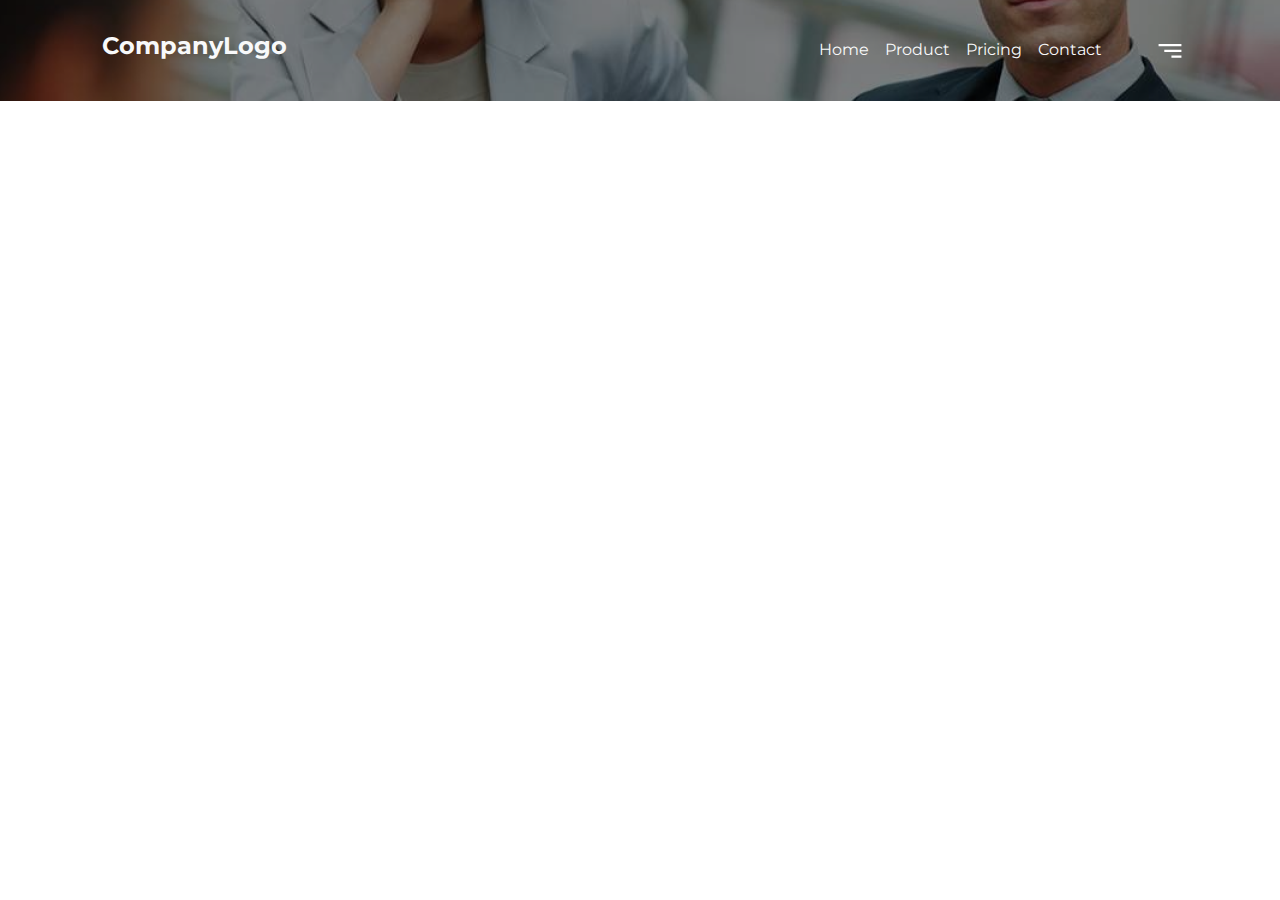
==== index.html @ dff3d26d "first UI push" ====
<!DOCTYPE html>

<html>
  <head>
    <meta charset="utf-8">
    <meta http-equiv="X-UA-Compatible" content="IE=edge">
    <title></title>
    <meta name="description" content>
    <meta name="viewport" content="width=device-width, initial-scale=1">
    <link rel="stylesheet" href>
    <link href="styles/bootstrap-5.3.0-dist/css/bootstrap.min.css"
      rel="stylesheet">
    <link rel="preconnect" href="https://fonts.googleapis.com">
    <link rel="preconnect" href="https://fonts.gstatic.com" crossorigin>
    <link rel="stylesheet" href="styles/index.css">
    <link
      href="https://fonts.googleapis.com/css2?family=Montserrat:ital,wght@0,100;0,200;0,300;0,400;0,500;0,600;0,700;0,800;0,900;1,100;1,200;1,300;1,400;1,500;1,600;1,700;1,800&display=swap"
      rel="stylesheet">
  </head>

  <body>
    <header>
      <nav>
        <div class="header-wrapper">
          <div class="container">
            <div class="row p-3 justify-content-between">
              <div class="col-md-6 p-3">
                <h4 class='text-light fw-bold' style="font-size:24px">CompanyLogo</h4>
              </div>
              <div class="col-md-6 d-flex justify-content-end align-items-center">
                <ul class="text-light d-flex gap-3 m-0 mx-4" style="list-style: none;">
                  <li>
                    Home
                  </li>
                  <li>Product</li>
                  <li>Pricing</li>
                  <li>Contact</li>
                  <i><img class="img-fluid" src="/Images/search_svg.svg" alt></i>
                  <i><img class="img-fluid" src="/Images/cart_icon_svg.svg" alt></i>
                </ul>
                <div>
                  <i><img class="img-fluid" src="/Images/Vector.svg" alt></i>
                </div>
              </div>
              <!-- <div class="col-md-2 d-flex justify-content-end align-items-center">
                <i><img class="img-fluid" src="/Images/Vector.svg" alt></i>
              </div> -->

            </div>
          </div>
        </nav>

      </header>

      <script src="styles/bootstrap-5.3.0-dist/js/bootstrap.bundle.min.js"></script>
      <script src async defer></script>
    </body>
  </html>
---- styles/index.css ----
body {
  font-family: "Montserrat", sans-serif;
  margin: 0;
}

.header-wrapper {
  background: url("../Images/background.png") no-repeat center;
}/*# sourceMappingURL=index.css.map */
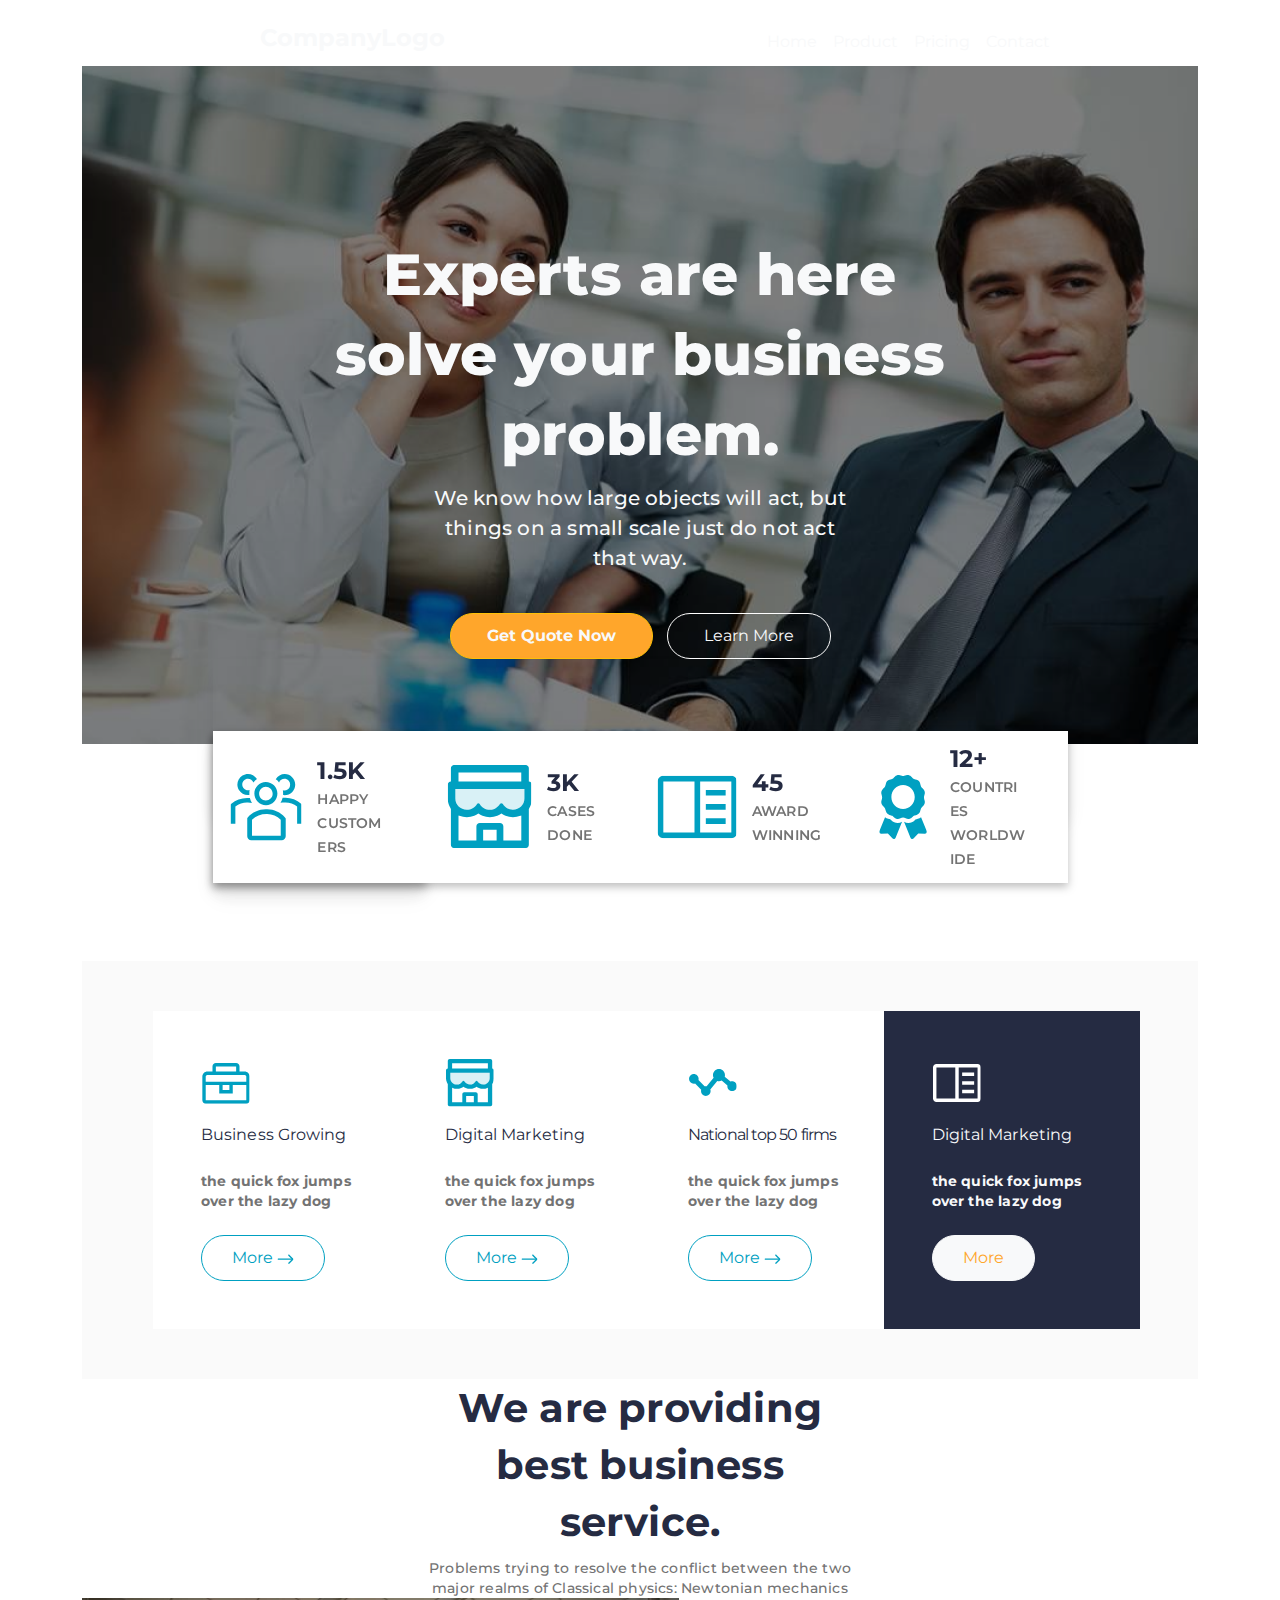
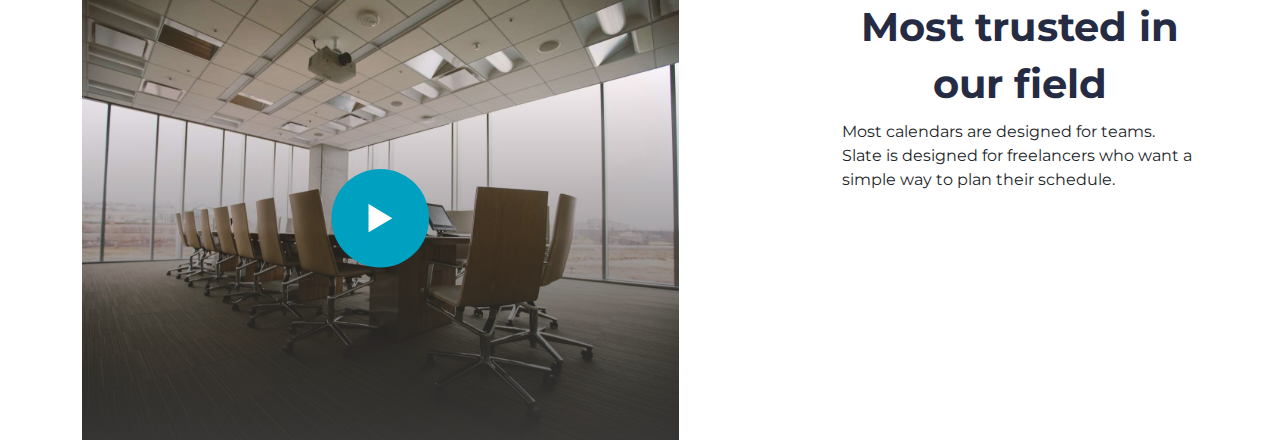
==== commit 489499ba: "video section done" ====
--- a/index.html
+++ b/index.html
@@ -1,58 +1,315 @@
 <!DOCTYPE html>
 
 <html>
-  <head>
-    <meta charset="utf-8">
-    <meta http-equiv="X-UA-Compatible" content="IE=edge">
-    <title></title>
-    <meta name="description" content>
-    <meta name="viewport" content="width=device-width, initial-scale=1">
-    <link rel="stylesheet" href>
-    <link href="styles/bootstrap-5.3.0-dist/css/bootstrap.min.css"
-      rel="stylesheet">
-    <link rel="preconnect" href="https://fonts.googleapis.com">
-    <link rel="preconnect" href="https://fonts.gstatic.com" crossorigin>
-    <link rel="stylesheet" href="styles/index.css">
-    <link
-      href="https://fonts.googleapis.com/css2?family=Montserrat:ital,wght@0,100;0,200;0,300;0,400;0,500;0,600;0,700;0,800;0,900;1,100;1,200;1,300;1,400;1,500;1,600;1,700;1,800&display=swap"
-      rel="stylesheet">
-  </head>
-
-  <body>
-    <header>
-      <nav>
-        <div class="header-wrapper">
-          <div class="container">
-            <div class="row p-3 justify-content-between">
-              <div class="col-md-6 p-3">
-                <h4 class='text-light fw-bold' style="font-size:24px">CompanyLogo</h4>
-              </div>
-              <div class="col-md-6 d-flex justify-content-end align-items-center">
-                <ul class="text-light d-flex gap-3 m-0 mx-4" style="list-style: none;">
-                  <li>
-                    Home
-                  </li>
-                  <li>Product</li>
-                  <li>Pricing</li>
-                  <li>Contact</li>
-                  <i><img class="img-fluid" src="/Images/search_svg.svg" alt></i>
-                  <i><img class="img-fluid" src="/Images/cart_icon_svg.svg" alt></i>
-                </ul>
-                <div>
-                  <i><img class="img-fluid" src="/Images/Vector.svg" alt></i>
-                </div>
-              </div>
-              <!-- <div class="col-md-2 d-flex justify-content-end align-items-center">
+
+<head>
+  <meta charset="utf-8">
+  <meta http-equiv="X-UA-Compatible" content="IE=edge">
+  <title></title>
+  <meta name="description" content>
+  <meta name="viewport" content="width=device-width, initial-scale=1">
+  <link rel="stylesheet" href>
+  <link href="styles/bootstrap-5.3.0-dist/css/bootstrap.min.css" rel="stylesheet">
+  <link rel="preconnect" href="https://fonts.googleapis.com">
+  <link rel="preconnect" href="https://fonts.gstatic.com" crossorigin>
+  <link
+  href="https://fonts.googleapis.com/css2?family=Montserrat:ital,wght@0,100;0,200;0,300;0,400;0,500;0,600;0,700;0,800;0,900;1,100;1,200;1,300;1,400;1,500;1,600;1,700;1,800&display=swap"
+  rel="stylesheet">
+  <link rel="stylesheet" href="styles/index.css">
+</head>
+
+<body style="margin:0">
+  <div class="container">
+    <div class="header-wrapper">
+      <div class="row justify-content-end" style="padding-bottom: 150px;">
+        <div class="col-md-10">
+          <div class="row py-4">
+            <div class="col-md-6 p-0">
+              <h4 class='text-light fw-bold' style="font-size:24px">CompanyLogo</h4>
+            </div>
+            <div class="col-md-6 d-flex justify-content-start align-items-center p-0">
+              <ul class="text-light d-flex gap-3 m-0" style="list-style: none;">
+                <li>
+                  Home
+                </li>
+                <li>Product</li>
+                <li>Pricing</li>
+                <li>Contact</li>
+                <i><img class="img-fluid" src="/Images/search.svg" alt></i>
+                <i><img class="img-fluid" src="/Images/cart_icon.svg" alt></i>
+              </ul>
+              <div style="padding-left:100px">
                 <i><img class="img-fluid" src="/Images/Vector.svg" alt></i>
-              </div> -->
-
-            </div>
-          </div>
-        </nav>
-
-      </header>
-
-      <script src="styles/bootstrap-5.3.0-dist/js/bootstrap.bundle.min.js"></script>
-      <script src async defer></script>
-    </body>
-  </html>+              </div>
+            </div>
+          </div>
+        </div>
+
+
+      </div>
+      <div class="row justify-content-center">
+        <div class="col-md-7  text-light">
+          <h3 class="section-header">Experts are here solve
+            your business problem.</h3>
+          <p class="paragraph-style" style="font-size: 20px;padding: 0px 109px;">We know how large
+            objects will act,
+            but things on a
+            small scale just do not act that way.</p>
+          <div class="text-center" style="margin-top: 40px ">
+            <button type="button" class="btn btn-warning yellow-btn text-light" style="margin-right: 10px;">Get
+              Quote Now</button>
+            <button type="button" class="btn btn-outline-dark transparent-btn text-light text-center">Learn
+              More</button>
+          </div>
+
+        </div>
+      </div>
+
+      <!-- Card Group -->
+      <div>
+        <div class="row justify-content-center">
+          <div class="col-md-9 p-0">
+
+            <div class="row m-0 card-shadow-box" style="box-shadow: 0px 13px 19px rgba(0, 0, 0, 0.07);">
+              <div class="col-md-3 p-0 card-shadow-box">
+                <div class="card card-pos h-100 mb-3 border-0 rounded-0 ">
+                  <div class="card-body card-box-shadow  d-flex text-primary">
+                    <div class="d-flex" style="padding-right: 15px;">
+                      <img class="img-fluid" src="Images/person_icon.svg" alt>
+
+                    </div>
+                    <div class="d-flex flex-column align-items-start justify-content-center">
+                      <h6 class="card-title m-0 card-header-text">1.5K</h6>
+                      <p class="card-text p-0 m-0 w-75 card-paragraph-small">HAPPY
+                        CUSTOMERS</p>
+
+                    </div>
+                  </div>
+                </div>
+
+              </div>
+              <div class="col-md-3 p-0 ">
+                <div class="card card-pos h-100 mb-3 border-0 rounded-0">
+                  <div class="card-body h-100 d-flex text-primary" style="padding: 20px;">
+
+                    <div class="d-flex" style="padding-right: 15px;">
+                      <img class="img-fluid" src="Images/house_card_icon.svg" alt>
+                    </div>
+
+                    <div class="d-flex flex-column align-items-start justify-content-center">
+                      <div>
+                        <h6 class="card-title card-header-text m-0">3K</h6>
+                        <p class="card-text m-0 p-0 card-paragraph-small" style="padding-bottom: 20px;">CASES DONE</p>
+
+                      </div>
+
+                    </div>
+                  </div>
+                </div>
+              </div>
+
+              <div class="col-md-3 p-0">
+                <div class="card card-pos h-100 mb-3 border-0 rounded-0">
+                  <div class="card-body d-flex text-primary">
+
+                    <div class="d-flex" style="padding-right: 15px;">
+                      <img class="img-fluid" src="Images/book_icon.svg" alt>
+
+                    </div>
+                    <div class="d-flex flex-column align-items-start justify-content-center">
+                      <h5 class="card-title m-0 card-header-text">45</h5>
+                      <p class="card-text m-0  p-0 card-paragraph-small">AWARD
+                        WINNING</p>
+
+                    </div>
+                  </div>
+                </div>
+              </div>
+              <div class="col-md-3 p-0">
+                <div class="card card-pos h-100 mb-3 border-0 rounded-0">
+
+                  <div class="card-body d-flex text-primary">
+
+                    <div class="d-flex" style="padding-right: 15px;">
+                      <img class="img-fluid" src="Images/award_icon.svg" alt>
+
+                    </div>
+                    <div class="d-flex flex-column align-items-start justify-content-center">
+                      <h5 class="card-title m-0 card-header-text">12+</h5>
+                      <p class="card-text w-75 m-0 p-0 card-paragraph-small" style="word-wrap:break-word ;">COUNTRIES
+                        WORLDWIDE</p>
+
+                    </div>
+                  </div>
+                </div>
+              </div>
+            </div>
+          </div>
+        </div>
+      </div>
+
+    </div>
+  </div>
+
+
+
+  <div class="container">
+    <div class="cards-wrapper">
+      <div class="row justify-content-center" style="padding: 50px 0px;">
+        <div class="col-md-10 p-0">
+
+          <div class="row p-0">
+            <div class="col-md-3 p-0">
+              <div class="card border-0 rounded-0">
+                <div class="card-body d-flex flex-column  p-5">
+                  <div class="mb-3">
+                    <img src="Images/business_card_icon.svg" alt class="img-fluid">
+                  </div>
+                  <h5 class="second-cardSection-headerText mb-4">Business
+                    Growing</h5>
+                  <p class="second-cardsection-paragraphText mb-4">the quick fox
+                    jumps
+                    over the lazy dog</p>
+                  <div class="d-flex">
+                    <button type="button" class="btn btn-outline-dark second-cardsection-btn text-center">
+                      <span>More</span>
+                      <i><img src="Images/card_arrow.svg" alt></i>
+
+                  </div>
+
+
+                  </button>
+                </div>
+              </div>
+            </div>
+
+
+
+            <div class="col-md-3 p-0">
+              <div class="card border-0 rounded-0" style="width: 16rem;">
+                <div class="card-body d-flex flex-column  p-5">
+                  <div class="mb-3">
+                    <img src="Images/house_card_icon.svg" alt class="img-fluid">
+                  </div>
+                  <h5 class="second-cardSection-headerText mb-4">Digital Marketing</h5>
+                  <p class="second-cardsection-paragraphText mb-4">the quick fox
+                    jumps
+                    over the lazy dog</p>
+                  <div class="d-flex">
+                    <button type="button" class="btn btn-outline-dark second-cardsection-btn text-center">
+                      <span>More</span>
+                      <i><img src="Images/card_arrow.svg" alt></i>
+
+                  </div>
+
+
+                  </button>
+                </div>
+              </div>
+            </div>
+
+
+            <div class="col-md-3 p-0">
+              <div class="card border-0 rounded-0" style="width: 16rem;">
+                <div class="card-body d-flex flex-column  p-5">
+                  <div class="mb-3">
+                    <img src="Images/nodes_card_icon.svg" alt class="img-fluid">
+                  </div>
+                  <h5 class="second-cardSection-headerText mb-4" style="letter-spacing: -0.9px;">National top 50 firms
+                  </h5>
+                  <p class="second-cardsection-paragraphText mb-4">the quick fox
+                    jumps
+                    over the lazy dog</p>
+                  <div class="d-flex">
+                    <button type="button" class="btn btn-outline-dark second-cardsection-btn text-center">
+                      <span>More</span>
+                      <i><img src="Images/card_arrow.svg" alt></i>
+
+                  </div>
+
+
+                  </button>
+                </div>
+              </div>
+            </div>
+
+
+            <div class="col-md-3 p-0">
+              <div class="card border-0 rounded-0" style="background-color: #252B42; width: 16rem;">
+                <div class="card-body d-flex flex-column  p-5">
+                  <div class="mb-3">
+                    <img src="Images/book_card_icon.svg" alt class="img-fluid">
+                  </div>
+                  <h5 class="second-cardSection-headerText mb-4 text-light">Digital Marketing</h5>
+                  <p class="second-cardsection-paragraphText mb-4 text-light">the quick fox
+                    jumps
+                    over the lazy dog</p>
+                  <div class="d-flex">
+                    <button type="button" class="btn bg-light second-cardsection-btn text-center border-light">
+                      <span style="color: #FFA62B;">More</span>
+
+                  </div>
+
+
+                  </button>
+                </div>
+              </div>
+            </div>
+          </div>
+
+        </div>
+
+      </div>
+    </div>
+
+  </div>
+  </div>
+
+
+  <div class="container">
+    <div class="video-section-wrapper">
+      <div class="row justify-content-center">
+        <div class="col-md-5">
+          <h2 class="video-section-header">We are providing best
+            business service.</h2>
+          <div class="video-section-paragraph">Problems trying to resolve the conflict between the two major realms
+            of Classical physics: Newtonian mechanics </div>
+        </div>
+
+
+      </div>
+
+    <div class="row justify-content-center">
+
+        <div class="col-md-8">
+
+          <div>
+            <div class="video">
+              <img src="Images/video_btn.svg" alt="">
+            </div>
+
+          </div>
+        </div>
+
+        <div class="col-md-4">
+          <div class="video-text">
+            <h2 class="video-section-header">
+              Most trusted in our field
+            </h2>
+            Most calendars are designed for teams. Slate 
+is designed for freelancers who want a 
+simple way to plan their schedule.
+          </div>
+        </div>
+
+    </div>  
+    </div>
+
+  </div>
+
+
+  <script src="styles/bootstrap-5.3.0-dist/js/bootstrap.bundle.min.js"></script>
+  <script src async defer></script>
+</body>
+
+</html>--- a/styles/index.css
+++ b/styles/index.css
@@ -1,3 +1,7 @@
+* {
+  box-sizing: border-box;
+}
+
 body {
   font-family: "Montserrat", sans-serif;
   margin: 0;
@@ -5,4 +9,156 @@
 
 .header-wrapper {
   background: url("../Images/background.png") no-repeat center;
+  background-size: 1440px 678px;
+}
+
+.section-header {
+  line-height: 80px;
+  font-size: 58px;
+  letter-spacing: 0.2px;
+  font-weight: 800;
+  text-align: center;
+}
+
+.paragraph-style {
+  letter-spacing: 0.2px;
+  text-align: center;
+  font-weight: 500;
+  line-height: 30px;
+}
+
+.yellow-btn {
+  border-radius: 37px;
+  background: #ffa62b;
+  padding: 10px 36px;
+  font-weight: 700;
+}
+
+.transparent-btn {
+  padding: 10px 36px;
+  border: 1px solid #ffffff;
+  border-radius: 37px;
+}
+
+.card-shadow-box {
+  filter: drop-shadow(0px 4px 4px rgba(0, 0, 0, 0.25));
+}
+
+.card-box-shadow {
+  box-shadow: 0px 13px 19px rgba(0, 0, 0, 0.07);
+}
+
+.card-pos {
+  bottom: -8vh;
+}
+
+.card-header-text {
+  font-weight: 700;
+  font-size: 24px;
+  line-height: 32px;
+  letter-spacing: 0.1px;
+  color: #252b42;
+}
+
+.card-paragraph-small {
+  font-weight: 600;
+  font-size: 14px;
+  line-height: 24px;
+  letter-spacing: 0.2px;
+  color: #737373;
+}
+
+.second-cardSection-headerText {
+  font-weight: 400;
+  font-size: 16px;
+  line-height: 24px;
+  letter-spacing: 0.1px;
+  color: #252b42;
+}
+
+.second-cardsection-paragraphText {
+  font-style: normal;
+  font-weight: 700;
+  font-size: 14px;
+  line-height: 20px;
+  letter-spacing: 0.2px;
+  color: #737373;
+}
+
+.second-cardsection-btn {
+  padding: 10px 30px;
+  border: 1px solid #00a0c1;
+  border-radius: 37px;
+  color: #00a0c1;
+}
+
+.second-cardsection-btn-text {
+  font-weight: 400;
+  font-size: 14px;
+  line-height: 28px;
+  letter-spacing: 0.2px;
+}
+
+.cards-wrapper {
+  margin-top: 150px;
+  background-color: #fafafa;
+  align-self: stretch;
+}
+.cards-wrapper .card {
+  width: 16rem;
+}
+
+.video {
+  position: relative;
+  width: 597px;
+  height: 442px;
+  background-image: url("/Images/media-background.svg");
+  background-position: center;
+  background-size: cover;
+}
+.video img {
+  position: absolute;
+  left: 0;
+  top: 0;
+  right: 0;
+  bottom: 0;
+  display: block;
+  margin: auto;
+}
+
+.video-section-header {
+  font-weight: 700;
+  font-size: 40px;
+  line-height: 57px;
+  /* or 142% */
+  text-align: center;
+  letter-spacing: 0.2px;
+  color: #252b42;
+}
+
+.video-section-paragraph {
+  font-style: normal;
+  font-weight: 500;
+  font-size: 14px;
+  line-height: 20px;
+  /* or 143% */
+  text-align: center;
+  letter-spacing: 0.2px;
+  /* second-text-color */
+  color: #737373;
+}
+
+.section-separator {
+  margin-bottom: 150px;
+}
+
+@media only screen and (max-width: 600px) {
+  .header-wrapper {
+    background-size: auto 100%;
+    height: auto;
+  }
+  .section-header {
+    word-wrap: break-word;
+    font-size: 40px;
+  }
 }/*# sourceMappingURL=index.css.map */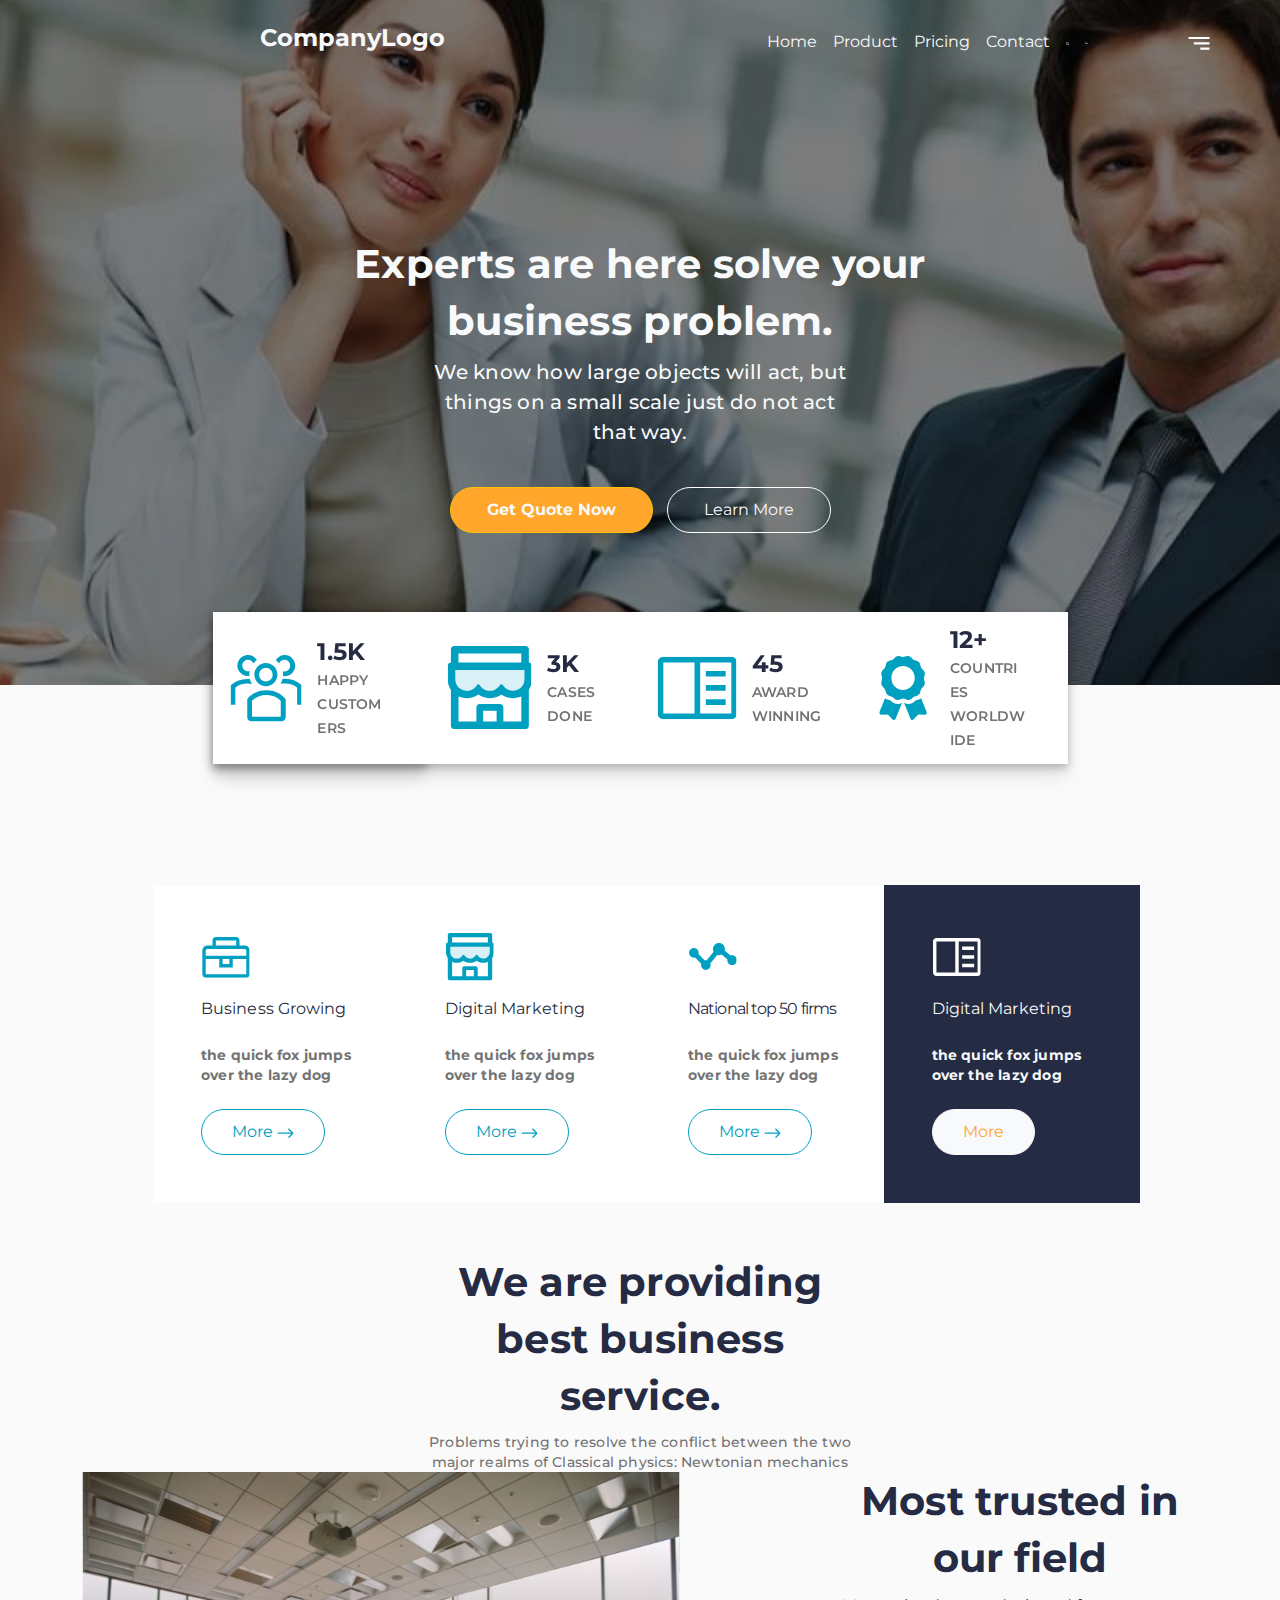
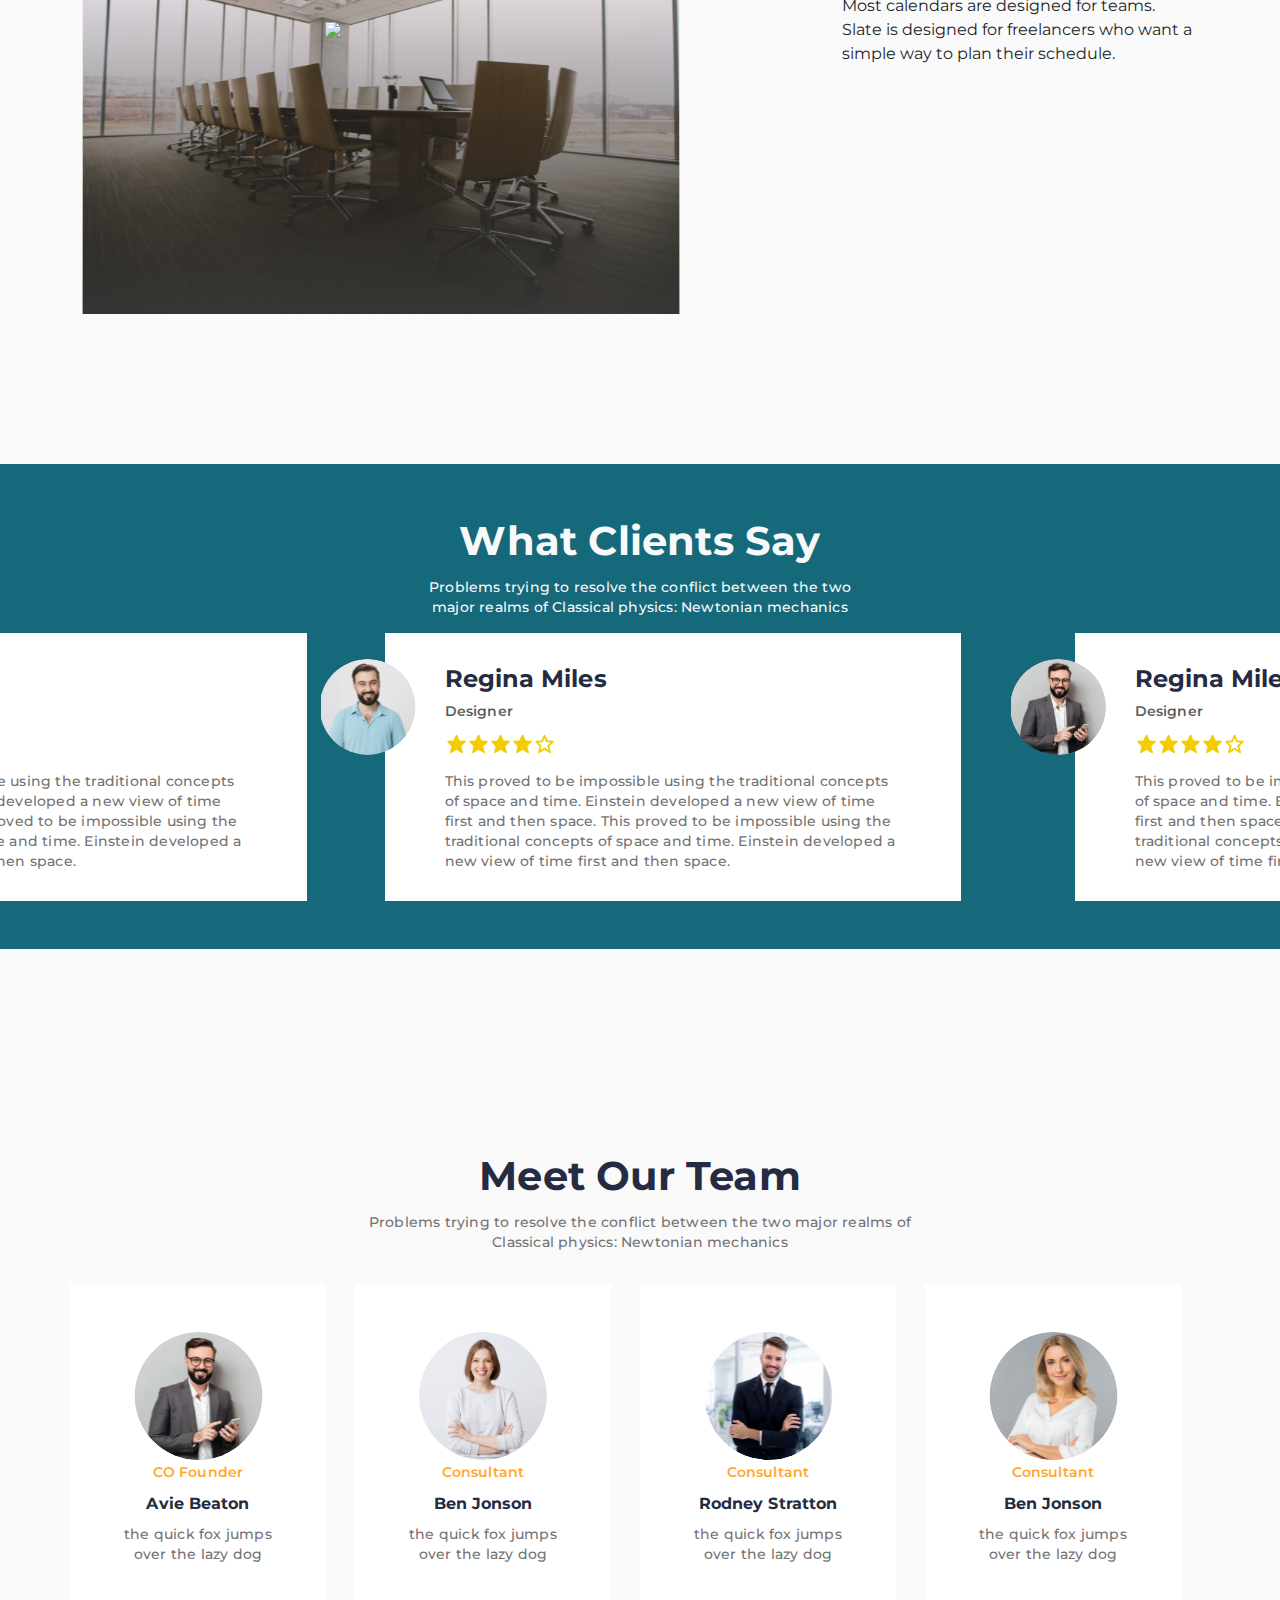
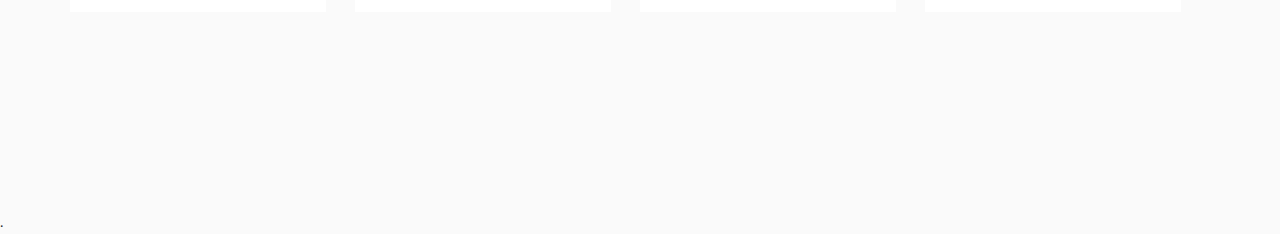
==== commit 1b79ee87: "Meet our team section done" ====
--- a/index.html
+++ b/index.html
@@ -19,8 +19,8 @@
 </head>
 
 <body style="margin:0">
+  <div class="header-wrapper section-size">
   <div class="container">
-    <div class="header-wrapper">
       <div class="row justify-content-end" style="padding-bottom: 150px;">
         <div class="col-md-10">
           <div class="row py-4">
@@ -49,7 +49,7 @@
       </div>
       <div class="row justify-content-center">
         <div class="col-md-7  text-light">
-          <h3 class="section-header">Experts are here solve
+          <h3 class="section-header text-light">Experts are here solve
             your business problem.</h3>
           <p class="paragraph-style" style="font-size: 20px;padding: 0px 109px;">We know how large
             objects will act,
@@ -67,12 +67,12 @@
 
       <!-- Card Group -->
       <div>
-        <div class="row justify-content-center">
+        <div class="row card-pos justify-content-center">
           <div class="col-md-9 p-0">
 
             <div class="row m-0 card-shadow-box" style="box-shadow: 0px 13px 19px rgba(0, 0, 0, 0.07);">
               <div class="col-md-3 p-0 card-shadow-box">
-                <div class="card card-pos h-100 mb-3 border-0 rounded-0 ">
+                <div class="card h-100 mb-3 border-0 rounded-0 ">
                   <div class="card-body card-box-shadow  d-flex text-primary">
                     <div class="d-flex" style="padding-right: 15px;">
                       <img class="img-fluid" src="Images/person_icon.svg" alt>
@@ -89,7 +89,7 @@
 
               </div>
               <div class="col-md-3 p-0 ">
-                <div class="card card-pos h-100 mb-3 border-0 rounded-0">
+                <div class="card h-100 mb-3 border-0 rounded-0">
                   <div class="card-body h-100 d-flex text-primary" style="padding: 20px;">
 
                     <div class="d-flex" style="padding-right: 15px;">
@@ -109,7 +109,7 @@
               </div>
 
               <div class="col-md-3 p-0">
-                <div class="card card-pos h-100 mb-3 border-0 rounded-0">
+                <div class="card h-100 mb-3 border-0 rounded-0">
                   <div class="card-body d-flex text-primary">
 
                     <div class="d-flex" style="padding-right: 15px;">
@@ -126,7 +126,7 @@
                 </div>
               </div>
               <div class="col-md-3 p-0">
-                <div class="card card-pos h-100 mb-3 border-0 rounded-0">
+                <div class="card h-100 mb-3 border-0 rounded-0">
 
                   <div class="card-body d-flex text-primary">
 
@@ -153,8 +153,8 @@
 
 
 
+  <div class="cards-wrapper section-size">
   <div class="container">
-    <div class="cards-wrapper">
       <div class="row justify-content-center" style="padding: 50px 0px;">
         <div class="col-md-10 p-0">
 
@@ -266,13 +266,13 @@
   </div>
 
 
-  <div class="container">
+  <div class="container section-separator">
     <div class="video-section-wrapper">
       <div class="row justify-content-center">
         <div class="col-md-5">
-          <h2 class="video-section-header">We are providing best
+          <h2 class="section-header">We are providing best
             business service.</h2>
-          <div class="video-section-paragraph">Problems trying to resolve the conflict between the two major realms
+          <div class="section-paragraph">Problems trying to resolve the conflict between the two major realms
             of Classical physics: Newtonian mechanics </div>
         </div>
 
@@ -283,17 +283,16 @@
 
         <div class="col-md-8">
 
-          <div>
-            <div class="video">
-              <img src="Images/video_btn.svg" alt="">
-            </div>
-
-          </div>
+          <div class="video">                        
+            <img class="media-bg-img" src="Images/media-background.svg" />
+            <img class="media-btn-img" src="images/video_btn.svg"/>
+       </div>
+
         </div>
 
         <div class="col-md-4">
           <div class="video-text">
-            <h2 class="video-section-header">
+            <h2 class="section-header">
               Most trusted in our field
             </h2>
             Most calendars are designed for teams. Slate 
@@ -308,6 +307,173 @@
   </div>
 
 
+
+
+
+  <div class="client-section p-5 section-separator section-size d-flex justify-content-center" style="overflow:hidden; background-color: #16697A;"> 
+  <div class="container">
+      <div class="row flex-column align-items-center justify-content-center">
+          
+          <div class="col-md-5">
+            <h2 class="section-header text-light">What Clients Say</h2>
+            <p class="section-paragraph text-light">Problems trying to resolve the conflict between 
+              the two major realms of Classical physics: Newtonian mechanics  </p>
+
+          </div>
+      </div>
+      <div class="row flex-nowrap justify-content-center gap-5 gx-5">
+        <div class="col-md-6 p-0" style="margin-left: -14px;">
+
+          <div class="card border-0 rounded-0" style="width:36rem;">
+            <div class="card-body d-flex flex-column" style="padding: 30px 60px;">
+              <div>
+                <h5 class="card-title clients-card-header">Regina Miles</h5>
+                <h6 class="card-subtitle mb-2 text-muted client-card-subtext" style="margin-bottom: 15px">Designer</h6>
+
+              </div>
+              <div>
+                <img src="Images/stars.svg" alt="">
+                <p class="card-text section-paragraph text-start pt-3">This proved to be impossible using the traditional 
+                  concepts of space and time. Einstein developed a 
+                  new view of time first and then space. This proved 
+                  to be impossible using the traditional concepts of 
+                  space and time. Einstein developed a new view 
+                  of time first and then space.</p>
+
+              </div>
+            </div>
+          </div>
+
+
+
+        </div>
+
+        <div class="col-md-5" style="margin-right: -90px;">
+
+          <div class="card border-0 rounded-0" style="width:36rem;">
+            <img id="client-card-img" class="img-fluid" src="Images/client_card_img.svg" alt="" style="max-width: fit-content;">
+            <div class="card-body d-flex flex-column" style="padding: 30px 60px;">
+              <div>
+                <h5 class="card-title clients-card-header">Regina Miles</h5>
+                <h6 class="card-subtitle mb-2 text-muted client-card-subtext" style="margin-bottom: 15px">Designer</h6>
+
+              </div>
+              <div>
+                <img src="Images/stars.svg" alt="">
+                <p class="card-text section-paragraph text-start pt-3">This proved to be impossible using the traditional 
+                  concepts of space and time. Einstein developed a 
+                  new view of time first and then space. This proved 
+                  to be impossible using the traditional concepts of 
+                  space and time. Einstein developed a new view 
+                  of time first and then space.</p>
+
+              </div>
+            </div>
+          </div>
+
+
+
+        </div>
+
+        <div class="col-md-5" style="margin-left: 247px;">
+
+          <div class="card border-0 rounded-0" style="width:36rem;">
+            <img id="client-card-img" class="img-fluid" src="Images/client_card_2.svg" alt="" style="max-width: fit-content;">
+            <div class="card-body d-flex flex-column" style="padding: 30px 60px;">
+              <div>
+                <h5 class="card-title clients-card-header">Regina Miles</h5>
+                <h6 class="card-subtitle mb-2 text-muted client-card-subtext" style="margin-bottom: 15px">Designer</h6>
+
+              </div>
+              <div>
+                <img src="Images/stars.svg" alt="">
+                <p class="card-text section-paragraph text-start pt-3">This proved to be impossible using the traditional 
+                  concepts of space and time. Einstein developed a 
+                  new view of time first and then space. This proved 
+                  to be impossible using the traditional concepts of 
+                  space and time. Einstein developed a new view 
+                  of time first and then space.</p>
+
+              </div>
+            </div>
+          </div>
+
+
+
+        </div>
+      </div>
+    </div>
+  </div>
+
+
+
+
+  <div class="meet-our-team-section section-separator py-5 section-size" style="background-color: #FAFAFA;" >
+<div class="container">
+  <div class="row justify-content-center pb-3">
+    <div class="col-md-6">
+      <h2 class="section-header">Meet Our Team</h2>
+      <p class="section-paragraph ">Problems trying to resolve the conflict between 
+        the two major realms of Classical physics: Newtonian mechanics </p>
+    </div>
+  </div>
+  <div class="row">
+    <div class="col-md-3 p-0">
+      <div class="card text-center border-0 rounded-0" style="width: 16rem;">
+        <div class="card-body d-flex flex-column justify-content-center align-items-center p-5">
+          <img class="card-img-top img-fluid" src="Images/circle-box.svg" alt="Card image cap" style="max-width: fit-content;">
+          <h6 class="meet-section-card-header">CO Founder</h6>
+          <h5 class="meet-section-card-subheader">Avie Beaton</h5>
+          <p class="card-text section-paragraph">the quick fox jumps 
+            over the lazy dog</p>
+        </div>
+      </div>
+    </div>
+
+    <div class="col-md-3 p-0">
+      <div class="card text-center border-0 rounded-0" style="width: 16rem;">
+        <div class="card-body d-flex flex-column justify-content-center align-items-center p-5">
+          <img class="card-img-top img-fluid" src="Images/circle-box-1.svg" alt="Card image cap" style="max-width: fit-content;">
+          <h6 class="meet-section-card-header">Consultant</h6>
+          <h5 class="meet-section-card-subheader">Ben Jonson</h5>
+          <p class="card-text section-paragraph">the quick fox jumps 
+            over the lazy dog</p>
+        </div>
+      </div>
+    </div>
+
+
+    <div class="col-md-3 p-0">
+      <div class="card text-center border-0 rounded-0" style="width: 16rem;">
+        <div class="card-body d-flex flex-column justify-content-center align-items-center p-5">
+          <img class="card-img-top img-fluid" src="Images/circle-box-2.svg" alt="Card image cap" style="max-width: fit-content;">
+          <h6 class="meet-section-card-header">Consultant</h6>
+          <h5 class="meet-section-card-subheader">Rodney Stratton</h5>
+          <p class="card-text section-paragraph">the quick fox jumps 
+            over the lazy dog</p>
+        </div>
+      </div>
+    </div>
+
+
+    <div class="col-md-3 p-0">
+      <div class="card text-center border-0 rounded-0" style="width: 16rem;">
+        <div class="card-body d-flex flex-column justify-content-center align-items-center p-5">
+          <img class="card-img-top img-fluid" src="Images/circle-box-3.svg" alt="Card image cap" style="max-width: fit-content;">
+          <h6 class="meet-section-card-header">Consultant</h6>
+          <h5 class="meet-section-card-subheader">Ben Jonson</h5>
+          <p class="card-text section-paragraph">the quick fox jumps 
+            over the lazy dog</p>
+        </div>
+      </div>
+    </div>
+  </div>
+</div>
+</div>
+
+
+
+.
   <script src="styles/bootstrap-5.3.0-dist/js/bootstrap.bundle.min.js"></script>
   <script src async defer></script>
 </body>
--- a/styles/index.css
+++ b/styles/index.css
@@ -4,12 +4,13 @@
 
 body {
   font-family: "Montserrat", sans-serif;
+  background-color: #FAFAFA;
   margin: 0;
 }
 
 .header-wrapper {
   background: url("../Images/background.png") no-repeat center;
-  background-size: 1440px 678px;
+  background-size: 1920px 1080px;
 }
 
 .section-header {
@@ -49,7 +50,8 @@
 }
 
 .card-pos {
-  bottom: -8vh;
+  position: relative;
+  bottom: -79px;
 }
 
 .card-header-text {
@@ -110,23 +112,21 @@
 
 .video {
   position: relative;
-  width: 597px;
-  height: 442px;
-  background-image: url("/Images/media-background.svg");
-  background-position: center;
-  background-size: cover;
-}
-.video img {
+  top: 0;
+  left: 0;
+}
+.video .media-bg-img {
+  position: relative;
+  top: 0;
+  left: 0;
+}
+.video .media-btn-img {
   position: absolute;
-  left: 0;
-  top: 0;
-  right: 0;
-  bottom: 0;
-  display: block;
-  margin: auto;
-}
-
-.video-section-header {
+  top: 150px;
+  left: 243px;
+}
+
+.section-header {
   font-weight: 700;
   font-size: 40px;
   line-height: 57px;
@@ -136,7 +136,7 @@
   color: #252b42;
 }
 
-.video-section-paragraph {
+.section-paragraph {
   font-style: normal;
   font-weight: 500;
   font-size: 14px;
@@ -148,8 +148,58 @@
   color: #737373;
 }
 
+.clients-card-header {
+  font-weight: 700;
+  font-size: 24px;
+  line-height: 32px;
+  letter-spacing: 0.1px;
+  color: #252B42;
+}
+
+.client-card-subtext {
+  font-weight: 600;
+  font-size: 14px;
+  line-height: 24px;
+  letter-spacing: 0.2px;
+  color: #737373;
+}
+
 .section-separator {
   margin-bottom: 150px;
+}
+
+#client-card-img {
+  position: absolute;
+  top: 26px;
+  left: -64px;
+}
+
+.meet-section-card-header {
+  font-weight: 600;
+  font-size: 14px;
+  line-height: 24px;
+  text-align: center;
+  letter-spacing: 0.2px;
+  color: #FFA62B;
+}
+
+.meet-section-card-subheader {
+  font-weight: 700;
+  font-size: 16px;
+  line-height: 24px;
+  /* identical to box height, or 150% */
+  text-align: center;
+  letter-spacing: 0.1px;
+  /* text-color */
+  color: #252B42;
+}
+
+.section-size {
+  width: 100%;
+  max-width: 1920px;
+  margin-left: auto;
+  margin-right: auto;
+  padding: 0;
 }
 
 @media only screen and (max-width: 600px) {
@@ -161,4 +211,9 @@
     word-wrap: break-word;
     font-size: 40px;
   }
+}
+@media all and (max-width: 991px) {
+  body {
+    overflow-x: hidden;
+  }
 }/*# sourceMappingURL=index.css.map */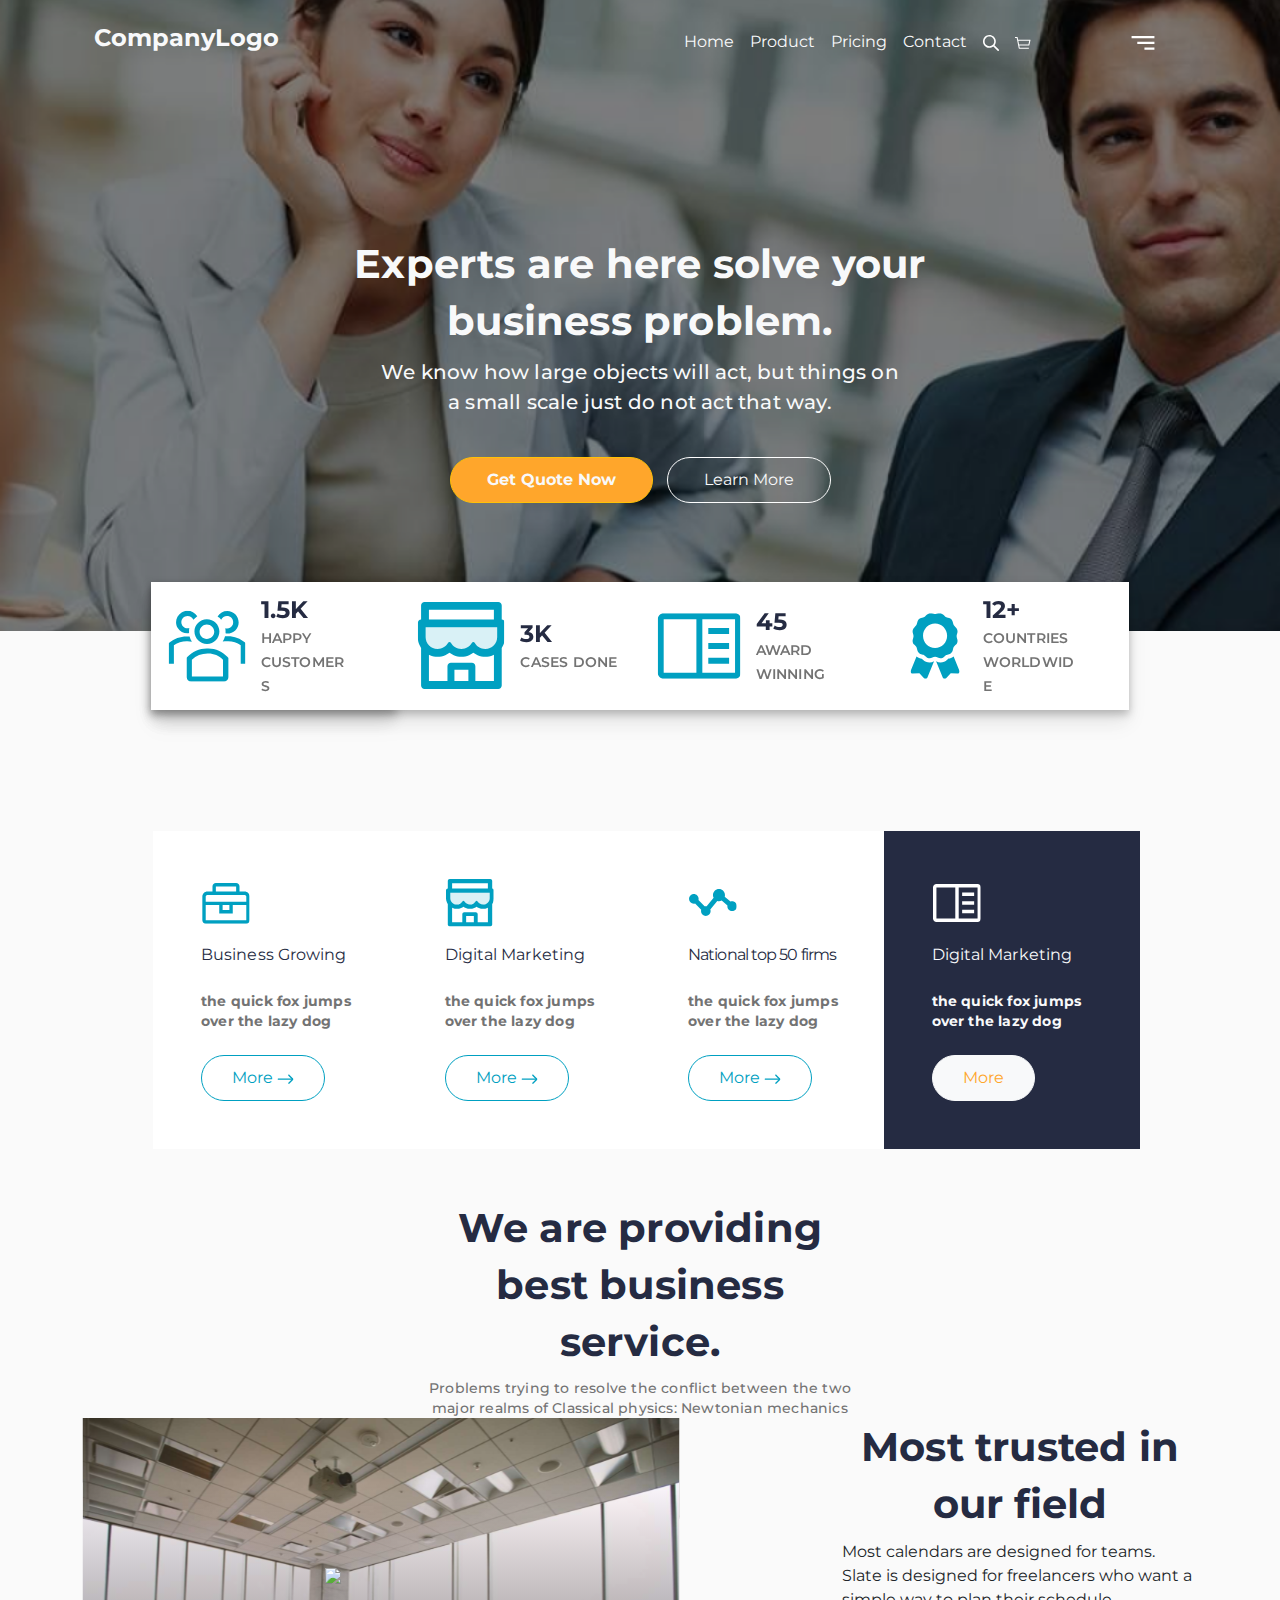
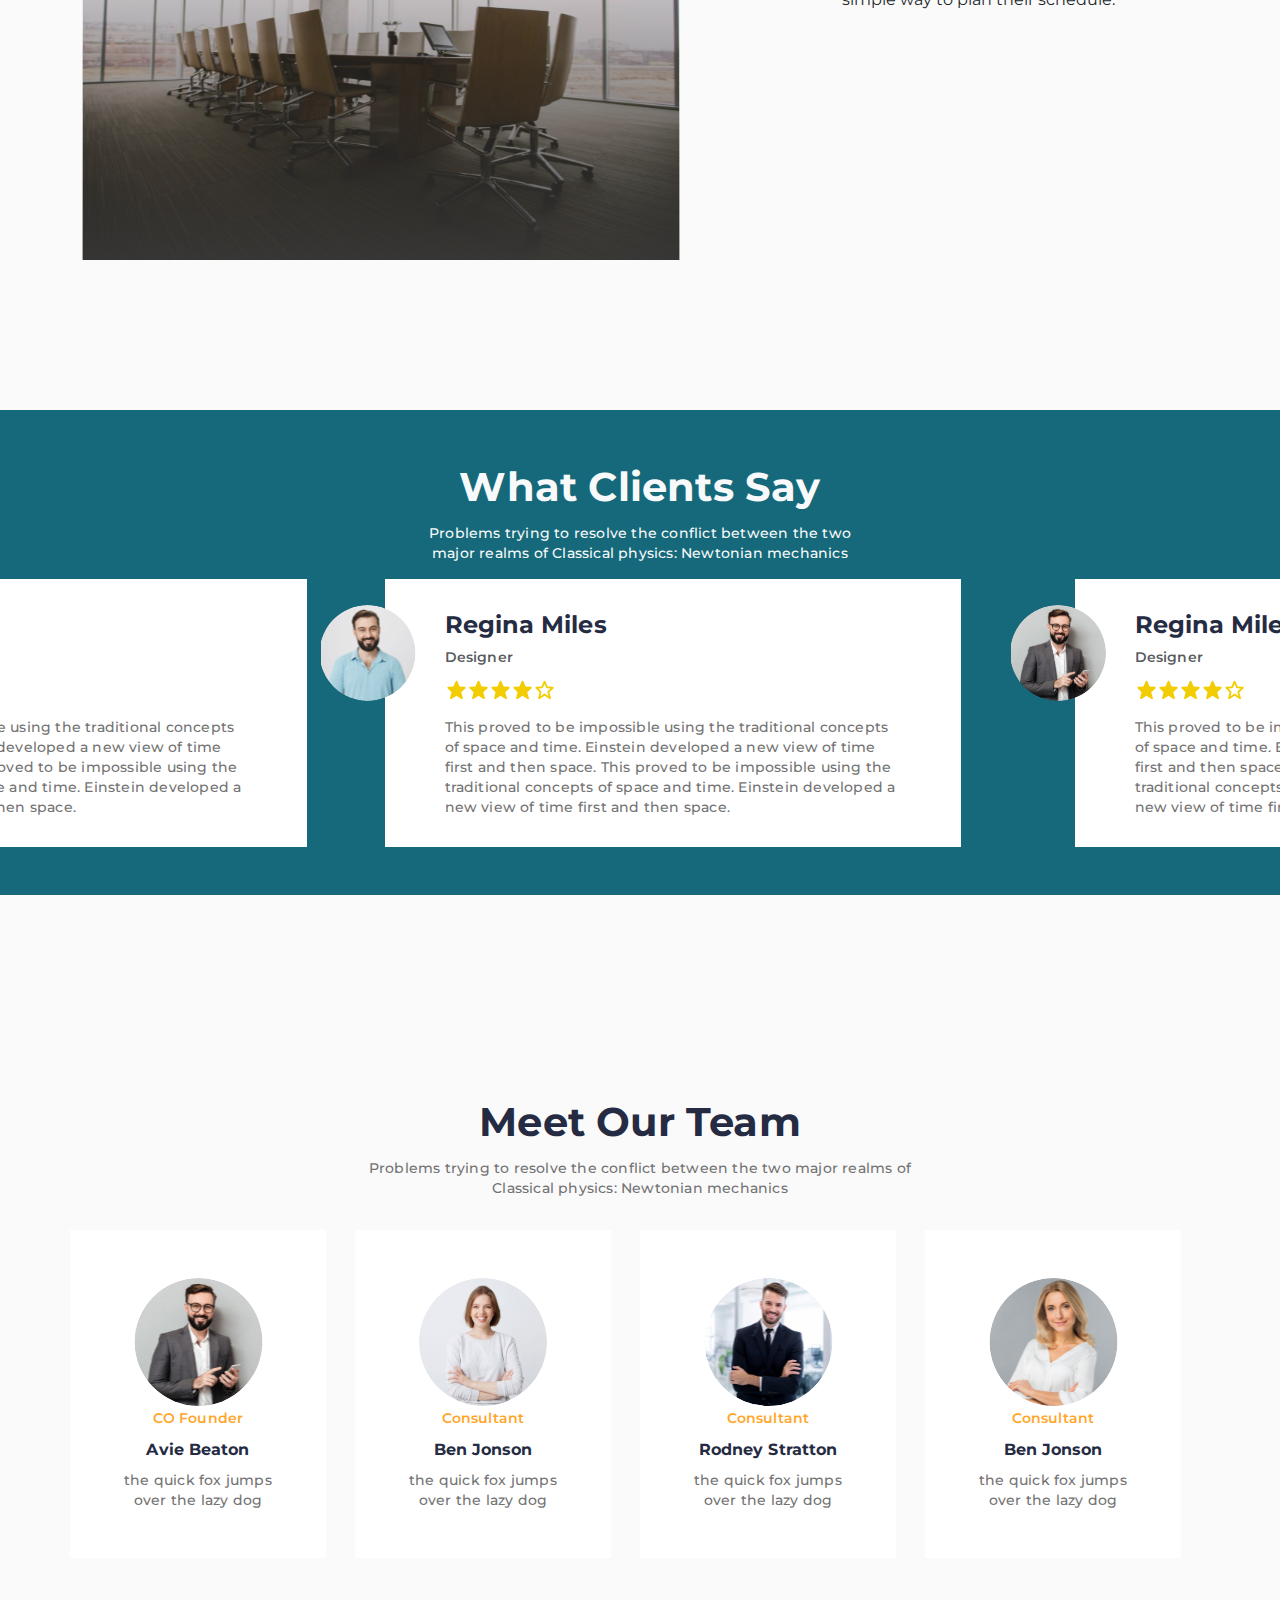
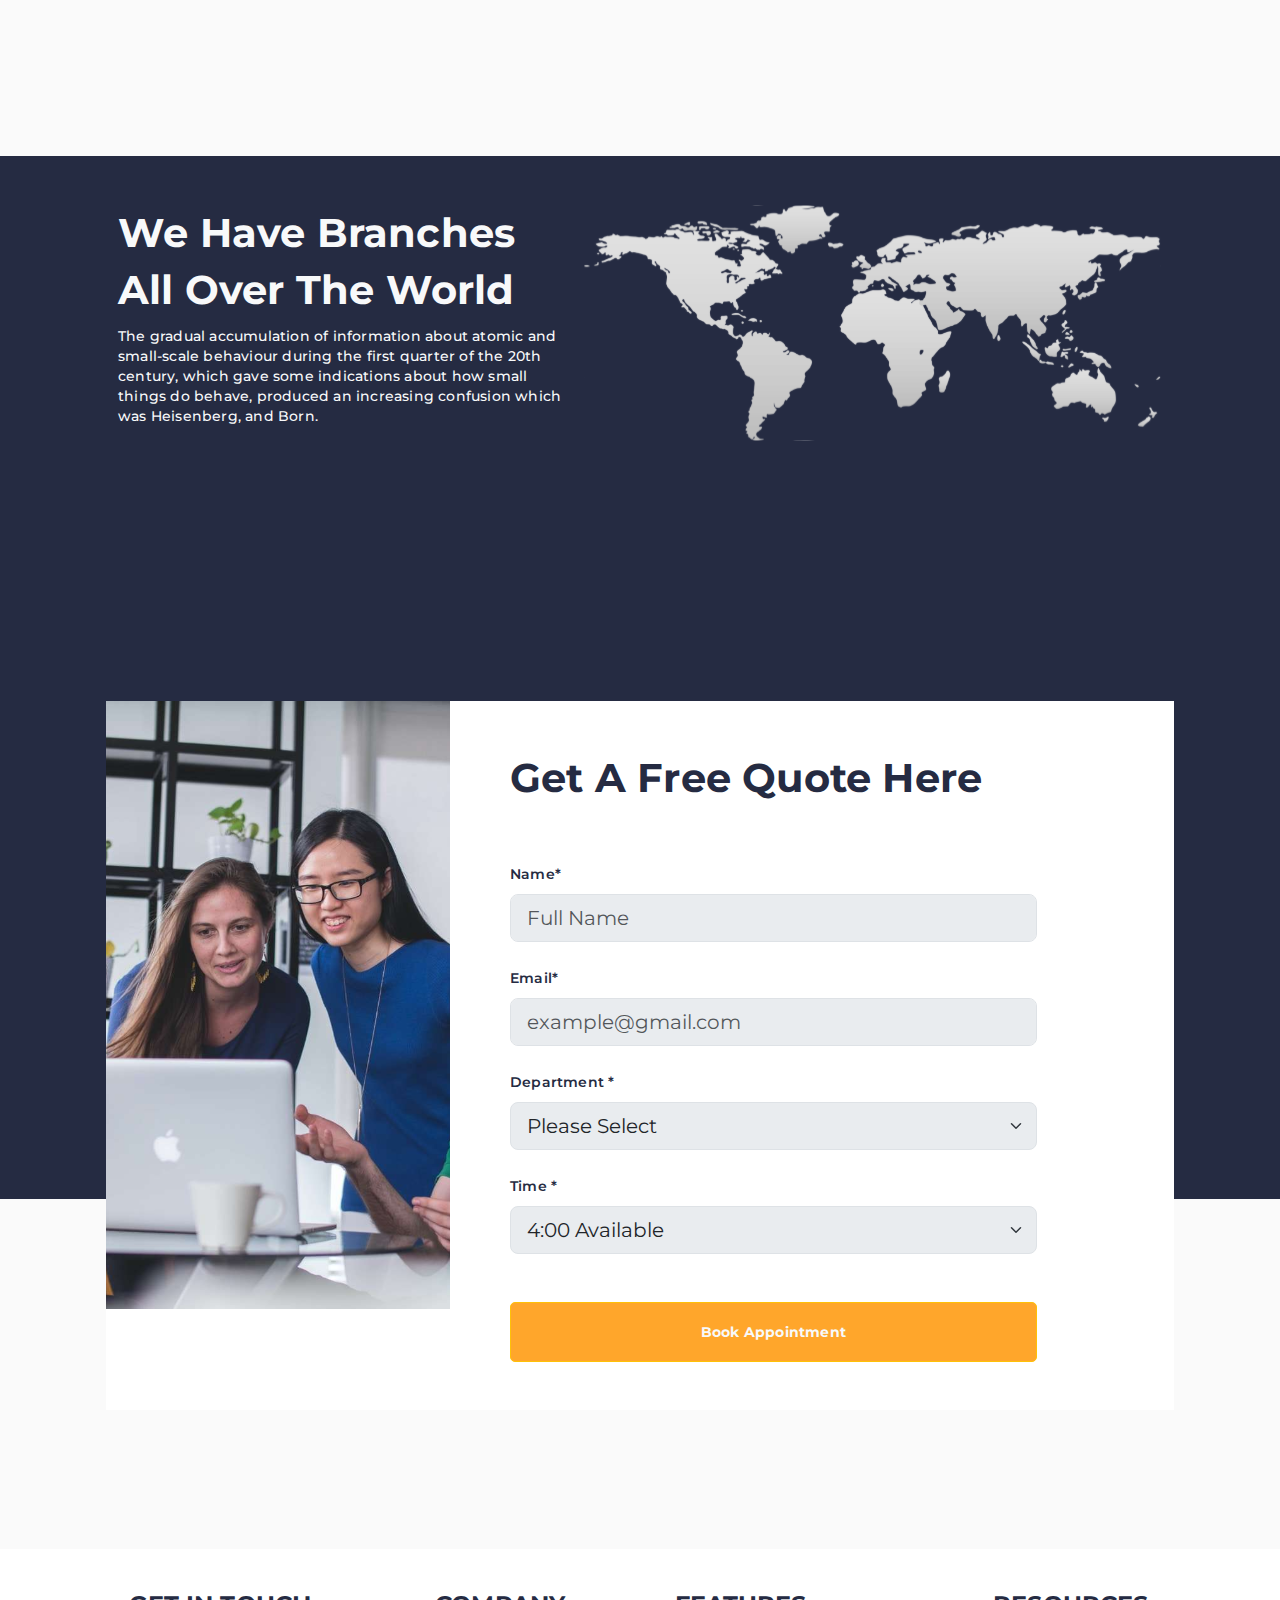
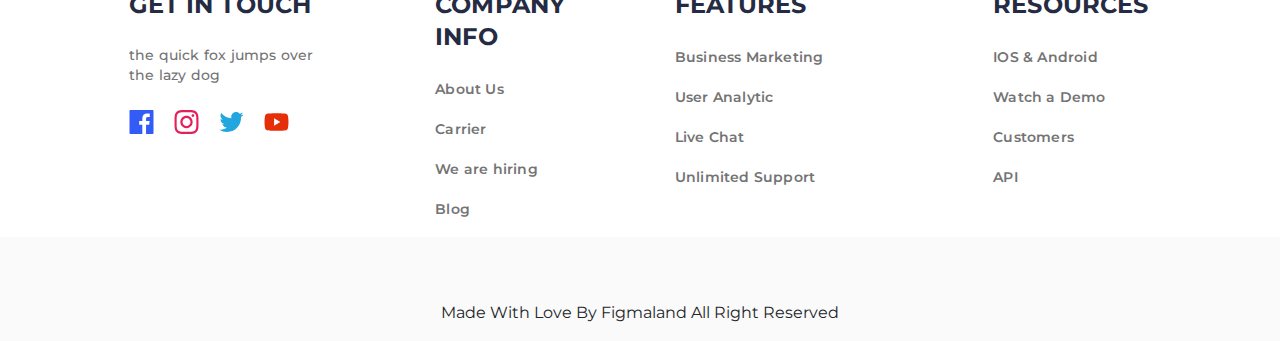
==== commit 620533bb: "Desktop design finished" ====
--- a/index.html
+++ b/index.html
@@ -22,7 +22,7 @@
   <div class="header-wrapper section-size">
   <div class="container">
       <div class="row justify-content-end" style="padding-bottom: 150px;">
-        <div class="col-md-10">
+        <!-- <div class="col-md-10"> -->
           <div class="row py-4">
             <div class="col-md-6 p-0">
               <h4 class='text-light fw-bold' style="font-size:24px">CompanyLogo</h4>
@@ -473,7 +473,168 @@
 
 
 
-.
+<div class="form-section-wrapper section-size" style="background: #252B42; margin-bottom:350px;">
+  <div class="container p-5">
+    <div class="row justify-content-between">
+      <div class="col-md-7">
+
+        <h2 class="section-header text-start text-light w-75">We Have Branches All 
+          Over The World</h2>
+
+        <p class="section-paragraph text-start text-light w-75">The gradual accumulation of information about atomic and 
+          small-scale behaviour during the first quarter of the 20th 
+          century, which gave some indications about how small things 
+          do behave, produced an increasing confusion which was 
+          Heisenberg, and Born.</p>
+      </div>
+
+      <div class="col-md-5 d-flex justify-content-end">
+        <img src="Images/globe_img.svg" alt="">
+      </div>
+    </div>
+
+    <div class="row form-pos">
+      <div class="card float-left border-0 rounded-0">
+        <div class="row ">
+          <div class="col-sm-4" style="padding-left:0px">
+            <img class="d-block w-100" src="Images/form_media.svg" alt="">
+          </div>
+
+          <div class="col-sm-7 p-5">
+            <div class="card-block">
+              <h2 class="section-header text-start pb-5">Get A Free Quote Here</h2>
+            </div>
+            <form action="">
+
+              <div class="mb-4">
+                <label for="exampleInputEmail1" class="form-label card-paragraph-small" style="color:#252B42">Name*</label>
+                <!-- <input type="email" class="form-control input-lg" id="exampleInputEmail1" placeholder="Full Name" aria-describedby="emailHelp" disabled> -->
+                <input class="form-control form-control-lg" type="text" placeholder="Full Name" disabled>
+
+              </div>
+  
+              <div class="mb-4">
+                <label for="exampleInputEmail1" class="form-label card-paragraph-small" style="color:#252B42">Email*</label>
+                <input type="email" class="form-control form-control-lg" id="exampleInputEmail1" placeholder="example@gmail.com" aria-describedby="emailHelp" disabled>
+              </div>
+  
+
+              <div class="mb-4">
+                <label for="exampleInputEmail1" class="form-label card-paragraph-small" style="color:#252B42">Department *</label>
+                <select class="form-select form-select-lg" aria-label="Default select example" disabled>
+                  <option selected>Please Select</option>
+                  <option value="1">One</option>
+                  <option value="2">Two</option>
+                  <option value="3">Three</option>
+                </select>  
+              </div>
+          
+              
+
+              <div class="mb-5">
+                <label for="exampleInputEmail1" class="form-label card-paragraph-small" style="color:#252B42">Time *</label>
+                <select class="form-select form-select-lg" aria-label="Default select example" disabled>
+                  <option selected>4:00 Available</option>
+                  <option value="1">One</option>
+                  <option value="2">Two</option>
+                  <option value="3">Three</option>
+                </select>  
+              </div>
+
+
+              <button type="button" class="btn btn-warning form-btn text-light w-100" style="font-weight: 700;">Book Appointment</button>
+            </div>
+      
+            </form>
+  
+        </div>
+      </div>
+    </div>
+  </div>
+</div>
+
+
+
+
+<footer
+        class="text-center text-lg-start text-white section-size"
+        style="background-color: white;">
+<div class="container my-5">
+    <div class="container p-4 pb-0">
+      <section class="">
+        <div class="row">
+          <div class="col-md-3 col-lg-3 col-xl-3 mx-auto mt-3">
+            <h6 class="text-uppercase mb-4 clients-card-header">
+              Get In Touch
+            </h6>
+            <p class="section-paragraph text-start w-75 mb-4">the quick fox jumps over the lazy dog
+            </p>
+
+            <i class="me-3" style="cursor:pointer"><img src="Images/facebook-icon.svg" alt=""></i>
+
+         <i class="me-3" ><img src="Images/instagram-icon.svg" alt=""></i
+           ></i>
+
+           <i class="me-3"><img src="Images/twitter-icon.svg" alt=""></i
+            ></i>
+
+            <i class="me-3"><img src="Images/youtube-icon.svg" alt=""></i
+              ></i>
+          </div>
+
+          <hr class="w-100 clearfix d-md-none" />
+
+          <div class="col-md-2 col-lg-2 col-xl-2 mx-auto mt-3 p-0">
+            <h6 class="text-uppercase mb-4 clients-card-header">Company info</h6>
+            <p class="client-card-subtext text-start">
+              About Us
+            </p>
+            <p class="client-card-subtext text-start">
+              Carrier
+            </p>
+            <p class="client-card-subtext text-start">
+             We are hiring
+            </p>
+            <p class="client-card-subtext text-start">
+             Blog
+            </p>
+          </div>
+
+          <hr class="w-100 clearfix d-md-none" />
+
+          <hr class="w-100 clearfix d-md-none" />
+
+          <div class="col-md-4 col-lg-3 col-xl-3 mx-auto mt-3">
+            <h6 class="text-uppercase mb-4 font-weight-bold clients-card-header">Features</h6>
+            <p class="client-card-subtext text-start">Business Marketing</p>
+            <p class="client-card-subtext text-start">User Analytic</p>
+            <p class="client-card-subtext text-start">Live Chat</p>
+            <p class="client-card-subtext text-start">Unlimited Support</p>
+          </div>
+
+          <div class="col-md-3 col-lg-2 col-xl-2 mx-auto mt-3">
+            <h6 class="text-uppercase mb-4 font-weight-bold clients-card-header">Resources</h6>
+            <p class="client-card-subtext text-start">IOS & Android</p>
+            <p class="client-card-subtext text-start">Watch a Demo</p>
+            <p class="client-card-subtext text-start">Customers</p>
+            <p class="client-card-subtext text-start">API</p>
+           
+
+            
+          </div>
+        </div>
+      </section>
+    </div>
+  </footer>
+  <div
+       class="text-center p-3 section-size"
+       style="background-color:#FAFAFA"
+       >
+       Made With Love By Figmaland All Right Reserved 
+  </div>
+</div>
+
+
   <script src="styles/bootstrap-5.3.0-dist/js/bootstrap.bundle.min.js"></script>
   <script src async defer></script>
 </body>
--- a/styles/index.css
+++ b/styles/index.css
@@ -4,7 +4,7 @@
 
 body {
   font-family: "Montserrat", sans-serif;
-  background-color: #FAFAFA;
+  background-color: #fafafa;
   margin: 0;
 }
 
@@ -153,7 +153,7 @@
   font-size: 24px;
   line-height: 32px;
   letter-spacing: 0.1px;
-  color: #252B42;
+  color: #252b42;
 }
 
 .client-card-subtext {
@@ -180,7 +180,7 @@
   line-height: 24px;
   text-align: center;
   letter-spacing: 0.2px;
-  color: #FFA62B;
+  color: #ffa62b;
 }
 
 .meet-section-card-subheader {
@@ -191,7 +191,7 @@
   text-align: center;
   letter-spacing: 0.1px;
   /* text-color */
-  color: #252B42;
+  color: #252b42;
 }
 
 .section-size {
@@ -200,6 +200,23 @@
   margin-left: auto;
   margin-right: auto;
   padding: 0;
+}
+
+.form-btn {
+  padding: 15px 40px;
+  gap: 10px;
+  background: #ffa62b;
+  border-radius: 5px;
+  font-size: 14px;
+  line-height: 28px;
+  /* identical to box height, or 200% */
+  text-align: center;
+  letter-spacing: 0.2px;
+}
+
+.form-pos {
+  position: relative;
+  bottom: -259px;
 }
 
 @media only screen and (max-width: 600px) {
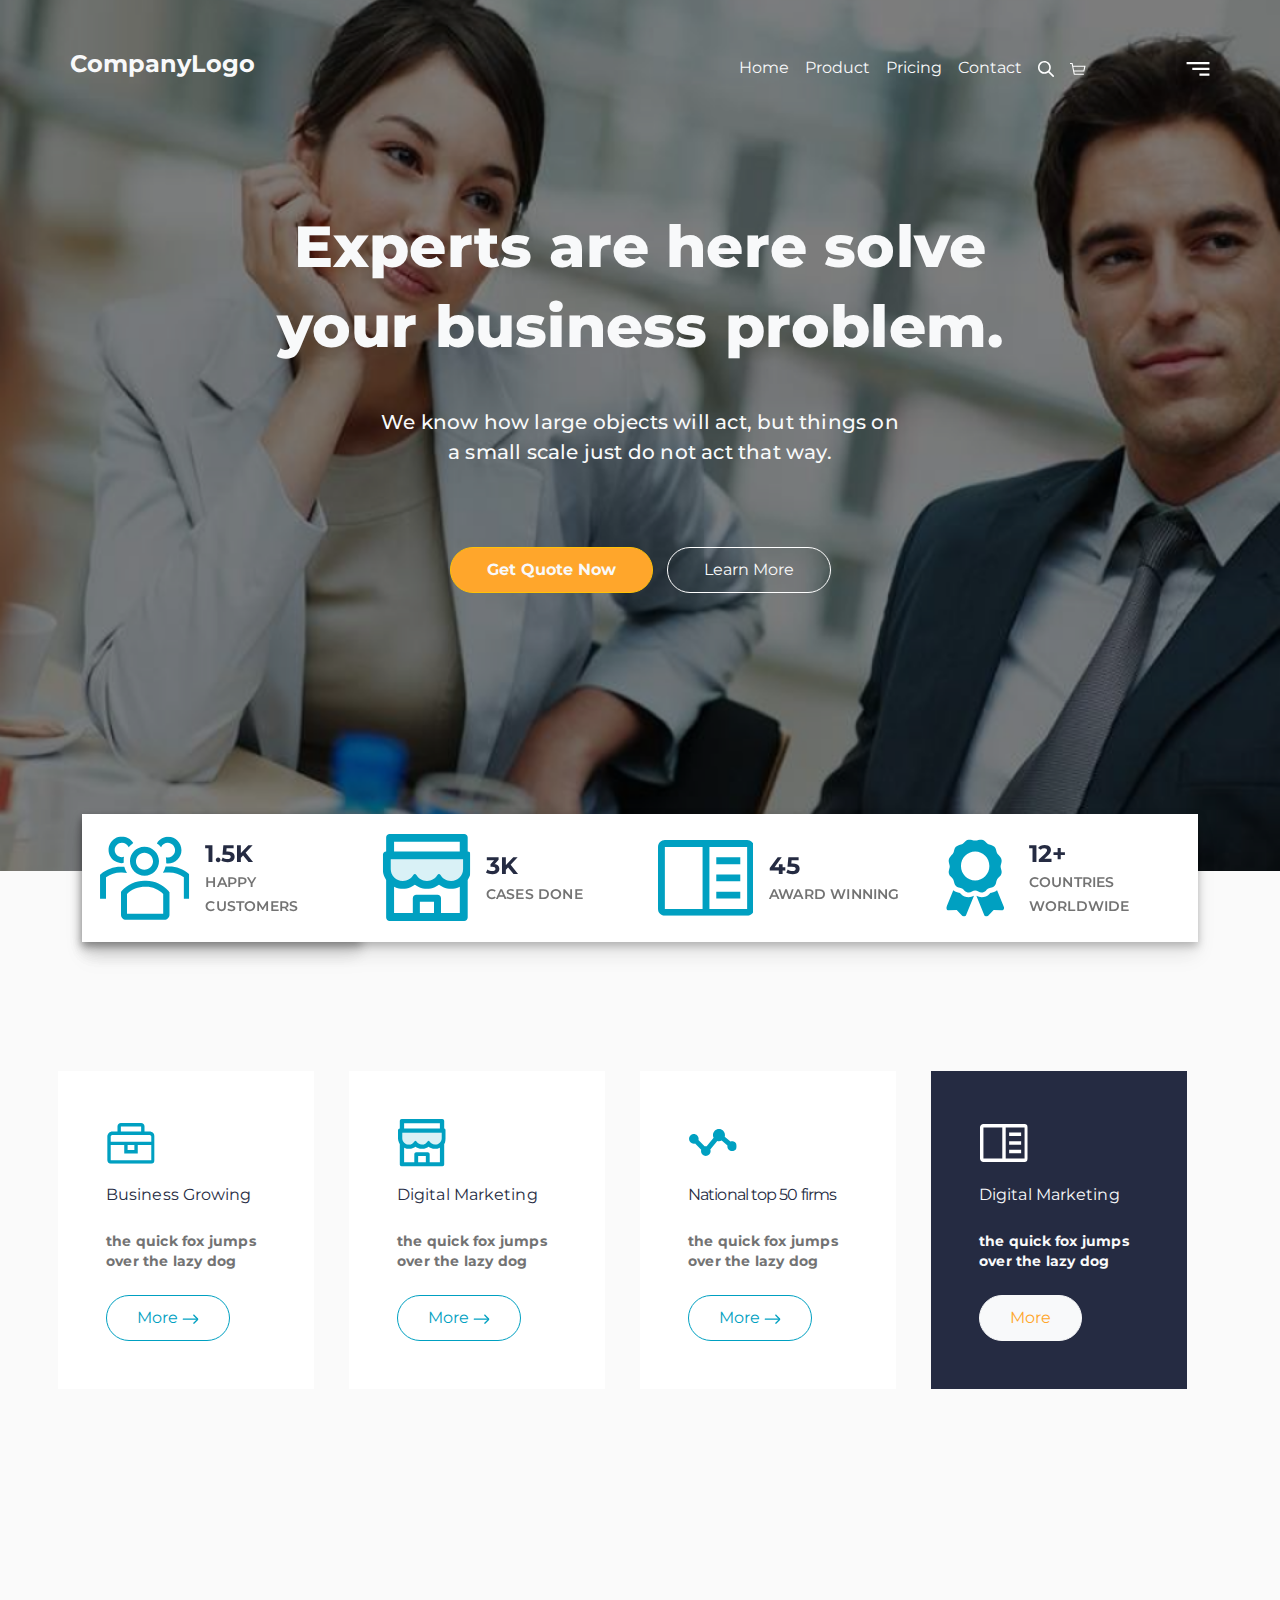
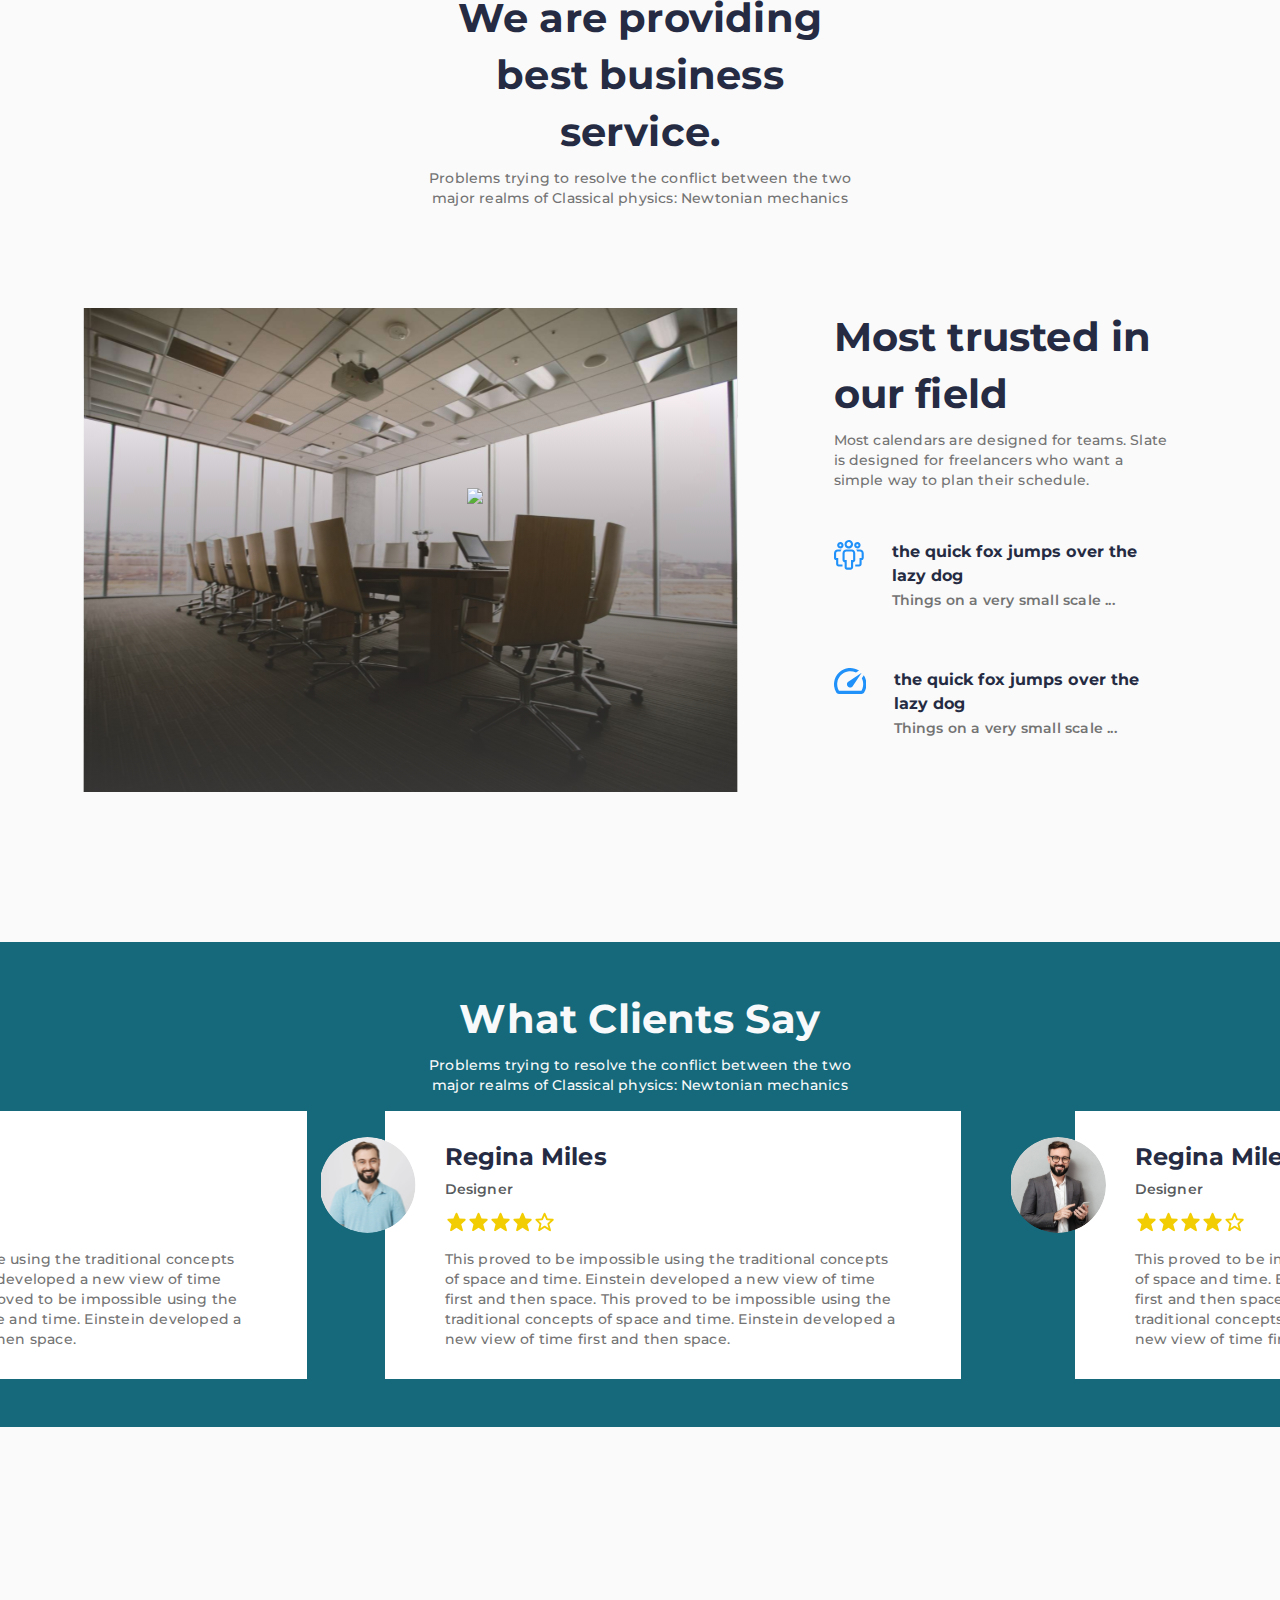
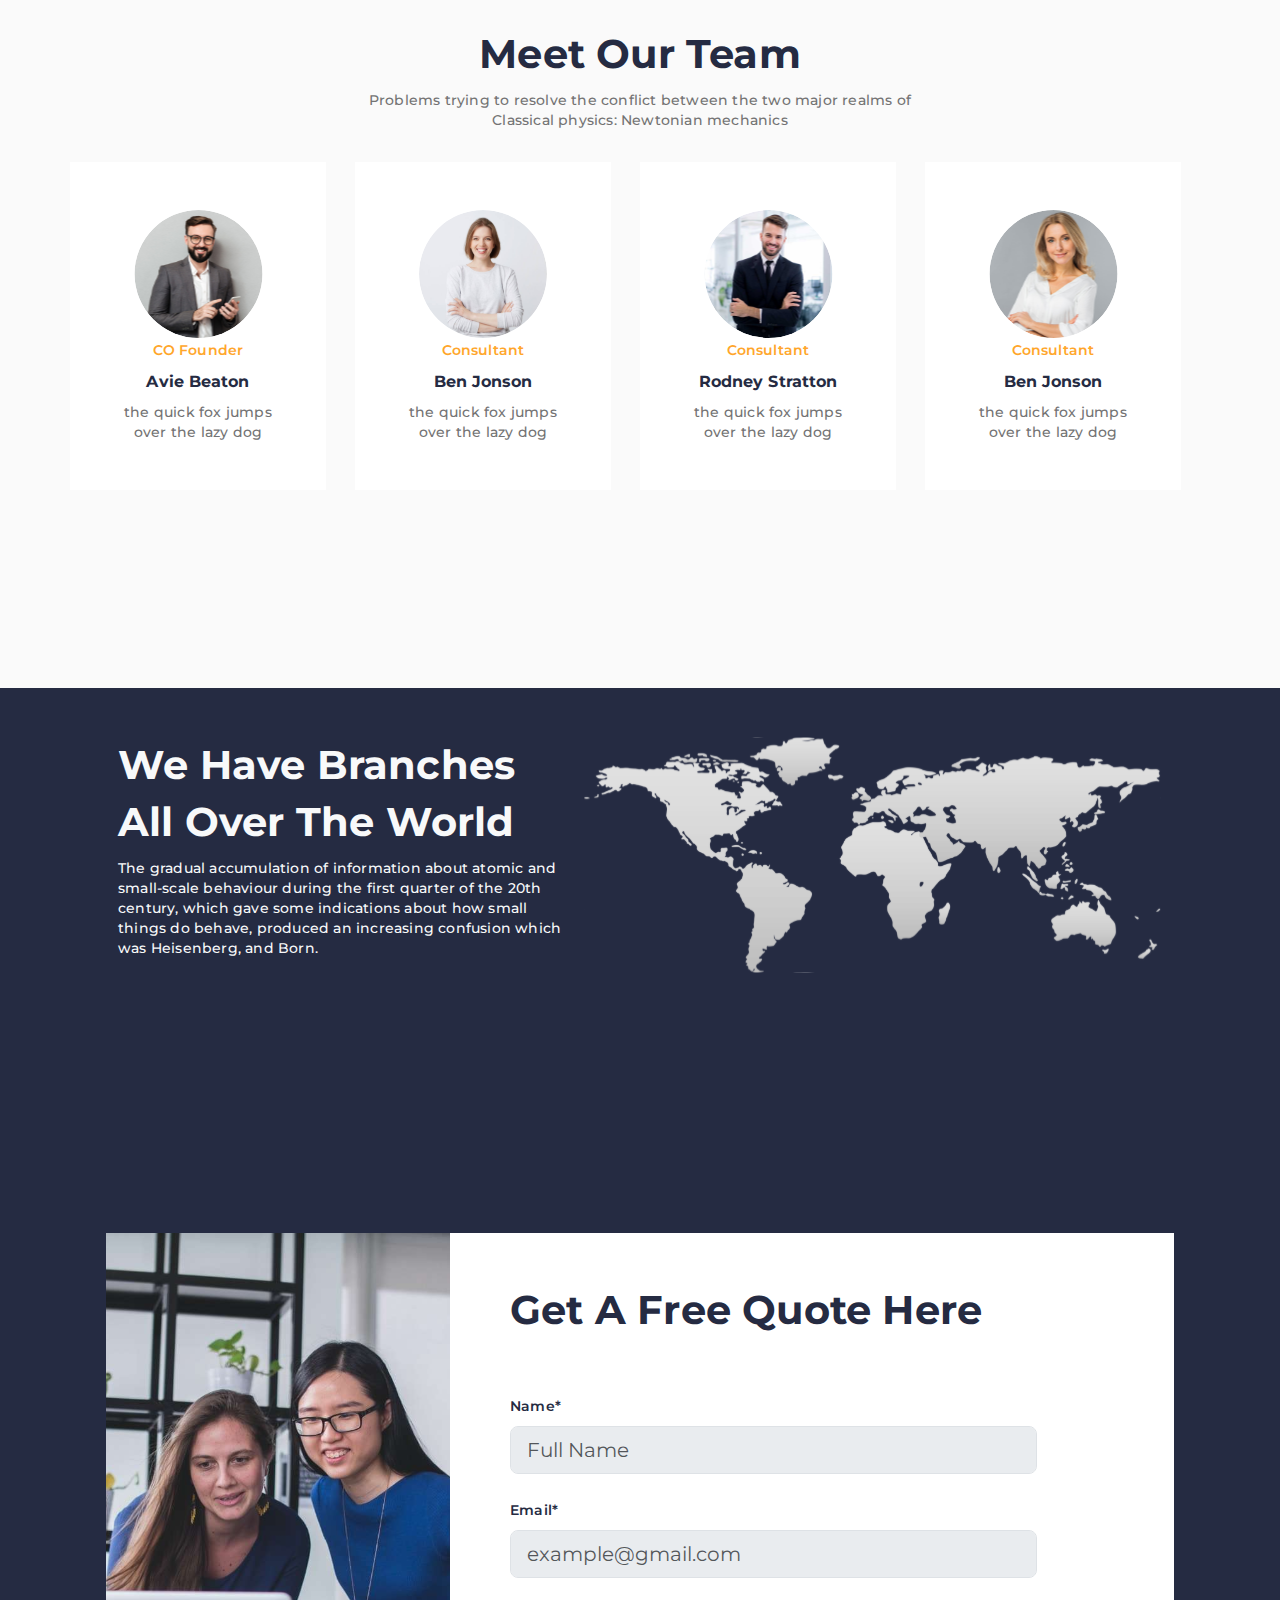
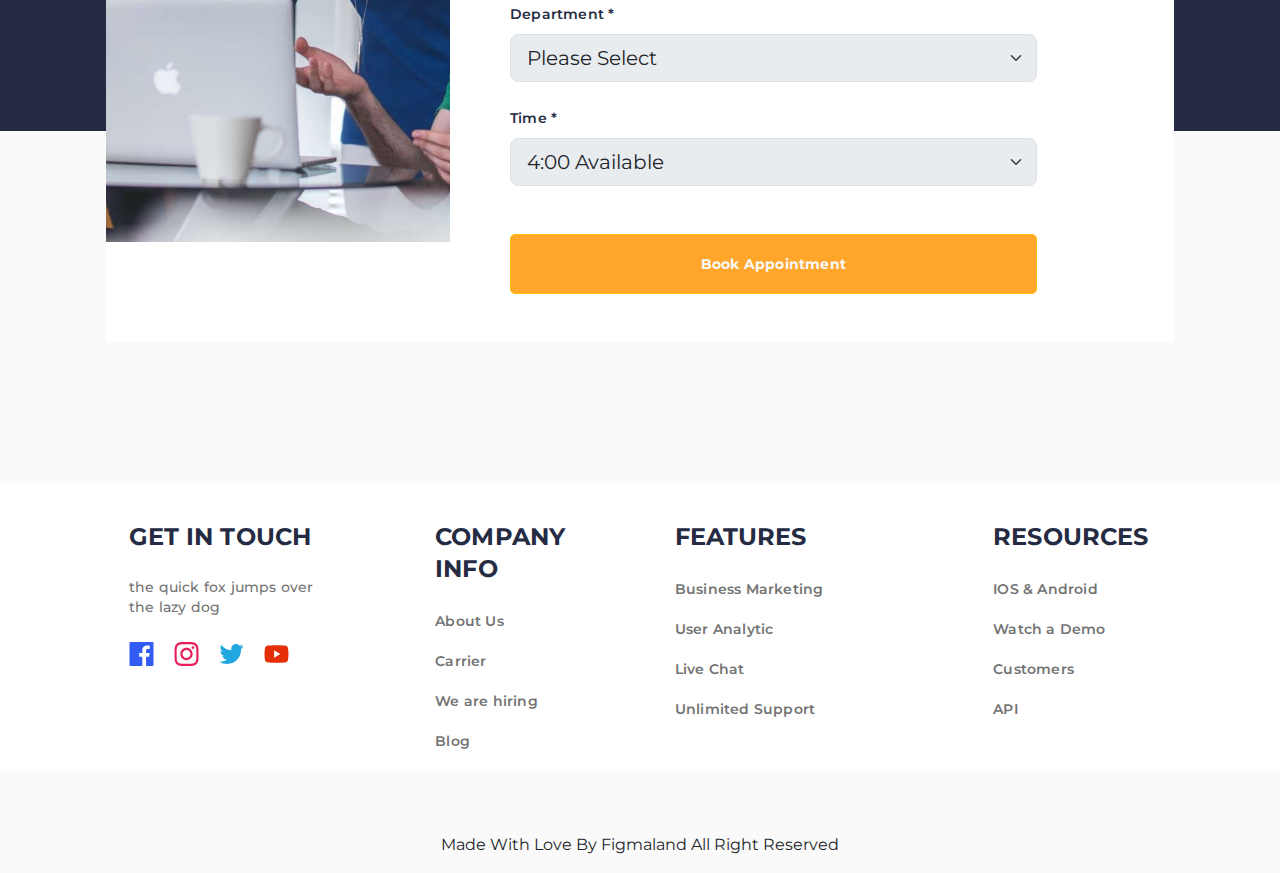
==== commit 8f188c1f: "Adjusted video section" ====
--- a/index.html
+++ b/index.html
@@ -20,14 +20,14 @@
 
 <body style="margin:0">
   <div class="header-wrapper section-size">
-  <div class="container">
-      <div class="row justify-content-end" style="padding-bottom: 150px;">
+  <div class="container" style="padding-bottom: 150px;">
+      <!-- <div class="row justify-content-end" style="padding-bottom: 150px;"> -->
         <!-- <div class="col-md-10"> -->
-          <div class="row py-4">
+          <div class="row" style="padding:50px 0px; padding-bottom: 120px;">
             <div class="col-md-6 p-0">
               <h4 class='text-light fw-bold' style="font-size:24px">CompanyLogo</h4>
             </div>
-            <div class="col-md-6 d-flex justify-content-start align-items-center p-0">
+            <div class="col-md-6 d-flex justify-content-end align-items-center p-0">
               <ul class="text-light d-flex gap-3 m-0" style="list-style: none;">
                 <li>
                   Home
@@ -42,16 +42,14 @@
                 <i><img class="img-fluid" src="/Images/Vector.svg" alt></i>
               </div>
             </div>
-          </div>
-        </div>
 
 
       </div>
       <div class="row justify-content-center">
-        <div class="col-md-7  text-light">
-          <h3 class="section-header text-light">Experts are here solve
+        <div class="col-md-8  text-light">
+          <h3 class="section-header-lg text-light mb-0" style="padding-bottom: 40px;">Experts are here solve
             your business problem.</h3>
-          <p class="paragraph-style" style="font-size: 20px;padding: 0px 109px;">We know how large
+          <p class="section-header-para-sizing">We know how large
             objects will act,
             but things on a
             small scale just do not act that way.</p>
@@ -67,10 +65,10 @@
 
       <!-- Card Group -->
       <div>
-        <div class="row card-pos justify-content-center">
-          <div class="col-md-9 p-0">
-
-            <div class="row m-0 card-shadow-box" style="box-shadow: 0px 13px 19px rgba(0, 0, 0, 0.07);">
+        <!-- <div class="row card-pos justify-content-center"> -->
+          <!-- <div class="col-md-9 p-0"> -->
+
+            <div class="row card-pos justify-content-center m-0 card-shadow-box" style="box-shadow: 0px 13px 19px rgba(0, 0, 0, 0.07);">
               <div class="col-md-3 p-0 card-shadow-box">
                 <div class="card h-100 mb-3 border-0 rounded-0 ">
                   <div class="card-body card-box-shadow  d-flex text-primary">
@@ -153,12 +151,12 @@
 
 
 
-  <div class="cards-wrapper section-size">
-  <div class="container">
-      <div class="row justify-content-center" style="padding: 50px 0px;">
-        <div class="col-md-10 p-0">
-
-          <div class="row p-0">
+  <div class="cards-wrapper section-separator section-size">
+  <div class="container" style="padding: 50px 0px;">
+      <!-- <div class="row justify-content-center" style="padding: 50px 0px;">
+        <div class="col-md-10 p-0"> -->
+
+          <div class="row p-0 justify-content-center">
             <div class="col-md-3 p-0">
               <div class="card border-0 rounded-0">
                 <div class="card-body d-flex flex-column  p-5">
@@ -272,19 +270,19 @@
         <div class="col-md-5">
           <h2 class="section-header">We are providing best
             business service.</h2>
-          <div class="section-paragraph">Problems trying to resolve the conflict between the two major realms
+          <div class="section-paragraph" style="margin-bottom: 100px;">Problems trying to resolve the conflict between the two major realms
             of Classical physics: Newtonian mechanics </div>
         </div>
 
 
       </div>
 
-    <div class="row justify-content-center">
-
-        <div class="col-md-8">
+    <div class="row justify-content-center gap-5 gx-5">
+
+        <div class="col-md-7" style="padding-left:0px">
 
           <div class="video">                        
-            <img class="media-bg-img" src="Images/media-background.svg" />
+            <img class="media-bg-img w-100" src="Images/media-background.svg" />
             <img class="media-btn-img" src="images/video_btn.svg"/>
        </div>
 
@@ -292,12 +290,36 @@
 
         <div class="col-md-4">
           <div class="video-text">
-            <h2 class="section-header">
+            <h2 class="section-header text-start mt-0">
               Most trusted in our field
             </h2>
-            Most calendars are designed for teams. Slate 
-is designed for freelancers who want a 
-simple way to plan their schedule.
+            <p class="section-paragraph text-start" style="margin-bottom:50px">Most calendars are designed for teams. Slate 
+              is designed for freelancers who want a 
+              simple way to plan their schedule.</p>
+          </div>
+
+          <div class="d-flex gap-1 mb-5">
+            <div>
+              <img src="Images/video_small_icon.svg" alt="">
+            </div>
+            <div>
+              <h5 class="video-small-header m-0 px-4">the quick fox jumps over the lazy 
+                dog</h5>
+                <h6 class="video-small-paragraph px-4">Things on a very small scale ...</h6>
+
+            </div>
+          </div>
+
+          <div class="d-flex gap-1">
+            <div>
+              <img src="Images/video_small_icon_2.svg" alt="">
+            </div>
+            <div>
+              <h5 class="video-small-header m-0 px-4">the quick fox jumps over the lazy 
+                dog</h5>
+                <h6 class="video-small-paragraph px-4">Things on a very small scale ...</h6>
+
+            </div>
           </div>
         </div>
 
--- a/styles/index.css
+++ b/styles/index.css
@@ -13,12 +13,22 @@
   background-size: 1920px 1080px;
 }
 
-.section-header {
+.section-header-lg {
   line-height: 80px;
   font-size: 58px;
   letter-spacing: 0.2px;
   font-weight: 800;
   text-align: center;
+}
+
+.section-header-para-sizing {
+  font-size: 20px;
+  padding: 0px 109px;
+  padding-bottom: 40px;
+  letter-spacing: 0.2px;
+  text-align: center;
+  font-weight: 500;
+  line-height: 30px;
 }
 
 .paragraph-style {
@@ -51,7 +61,7 @@
 
 .card-pos {
   position: relative;
-  bottom: -79px;
+  bottom: -221px;
 }
 
 .card-header-text {
@@ -122,8 +132,28 @@
 }
 .video .media-btn-img {
   position: absolute;
-  top: 150px;
-  left: 243px;
+  bottom: 18rem;
+  left: 24rem;
+}
+
+.video-small-header {
+  font-weight: 700;
+  font-size: 16px;
+  line-height: 24px;
+  /* or 150% */
+  letter-spacing: 0.1px;
+  /* text-color */
+  color: #252B42;
+}
+
+.video-small-paragraph {
+  font-weight: 600;
+  font-size: 14px;
+  line-height: 24px;
+  /* identical to box height, or 171% */
+  letter-spacing: 0.2px;
+  /* second-text-color */
+  color: #737373;
 }
 
 .section-header {
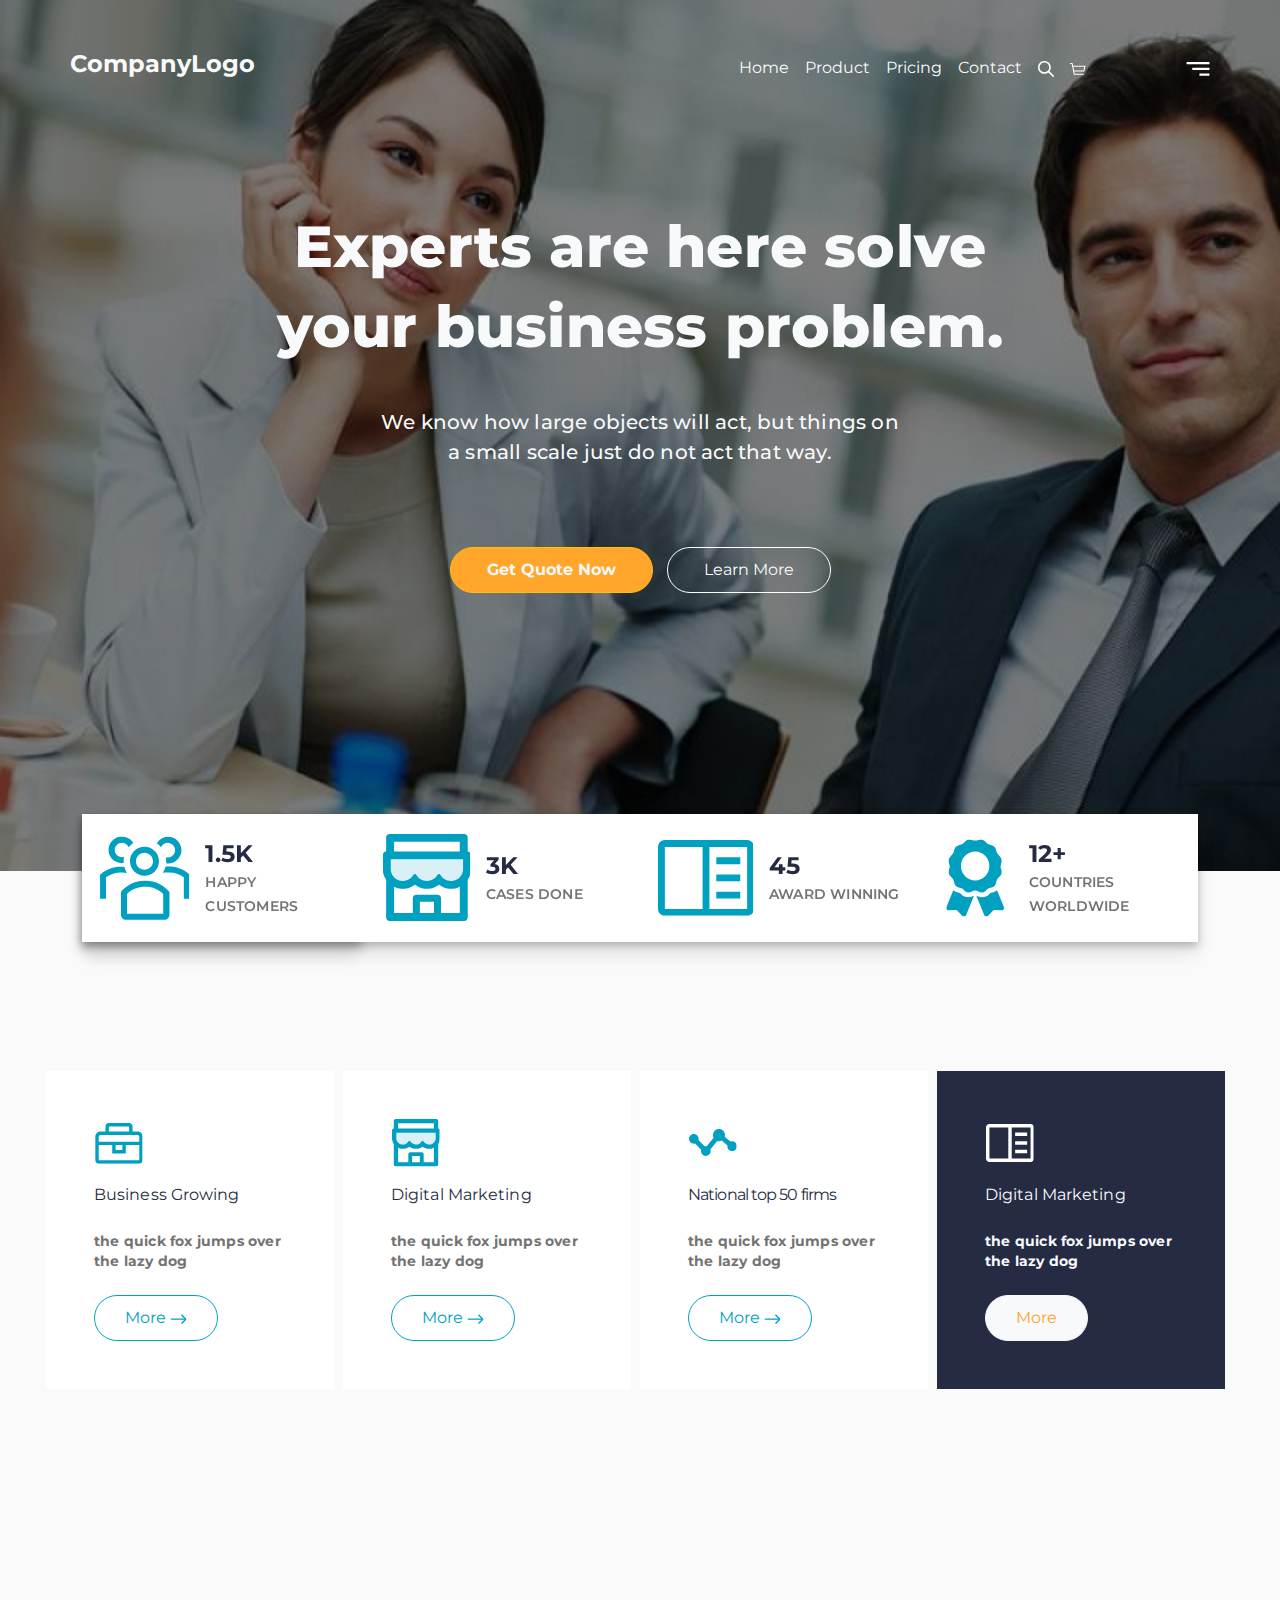
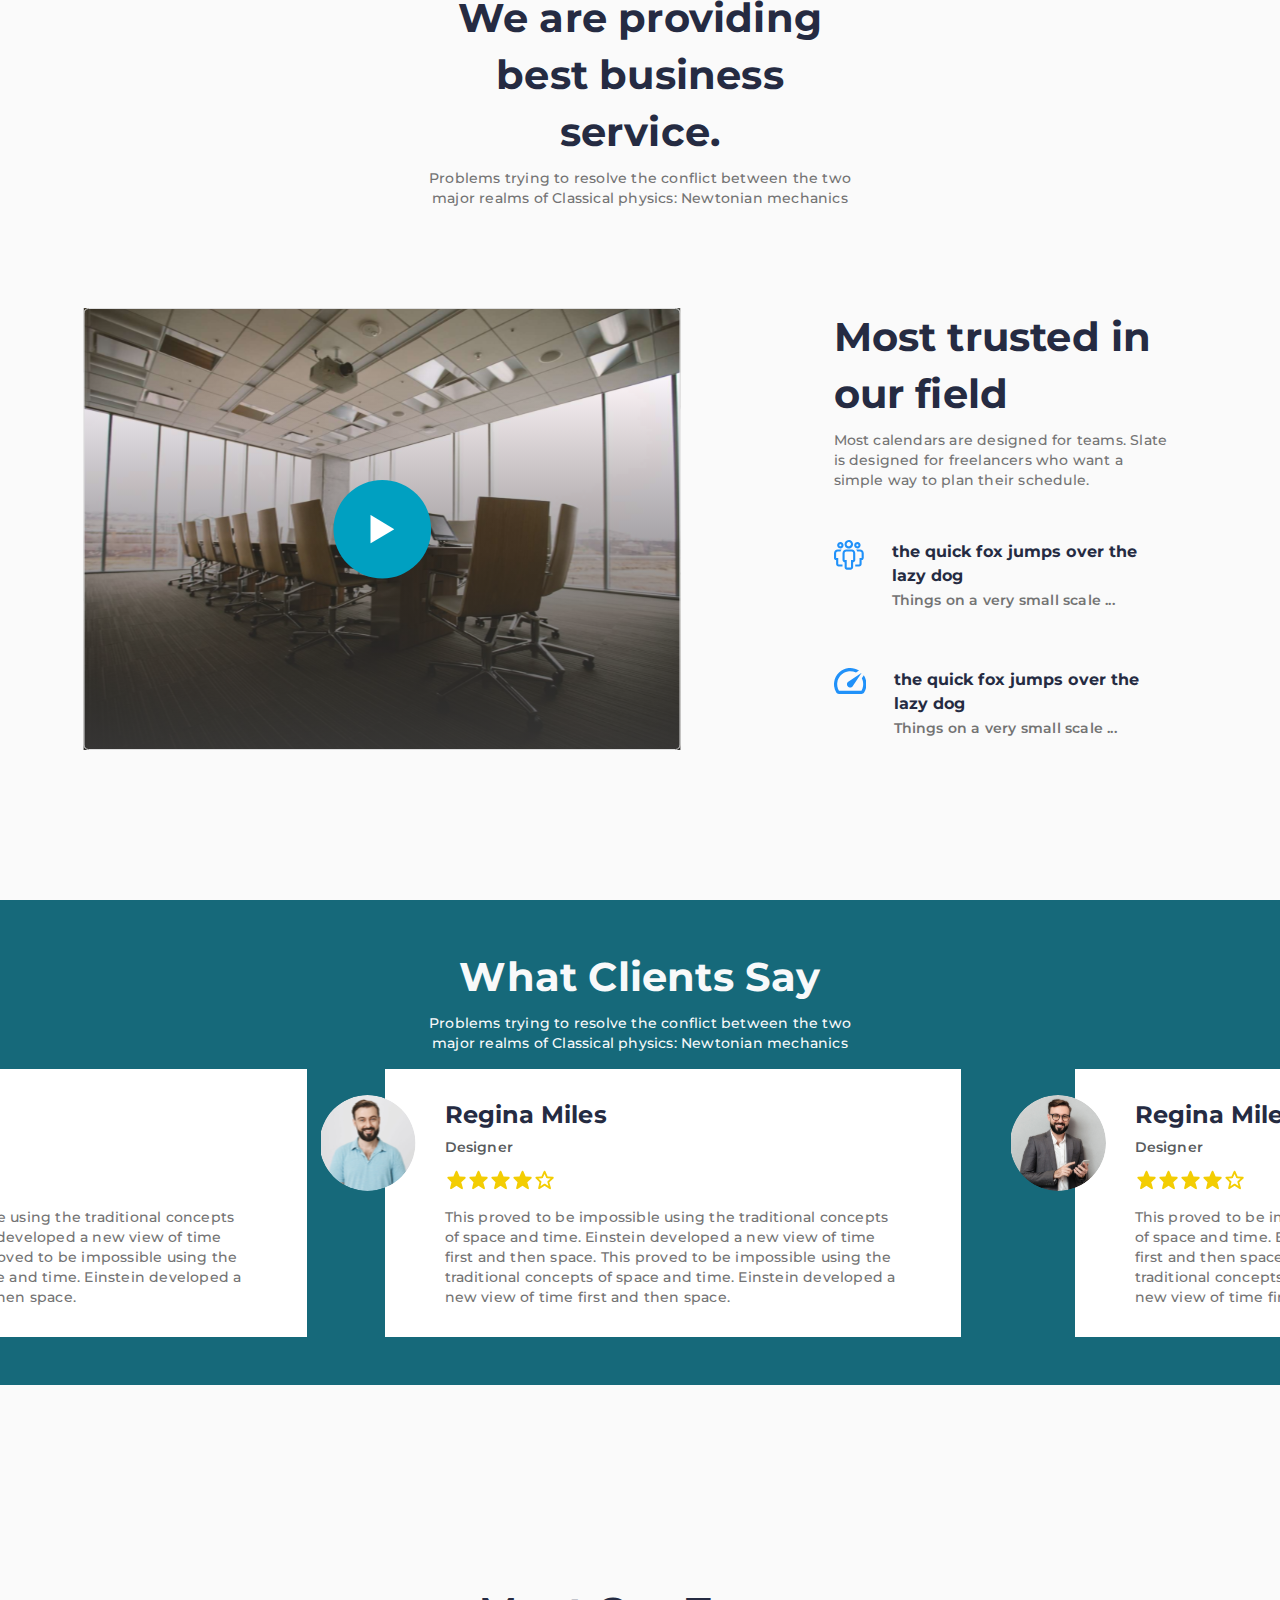
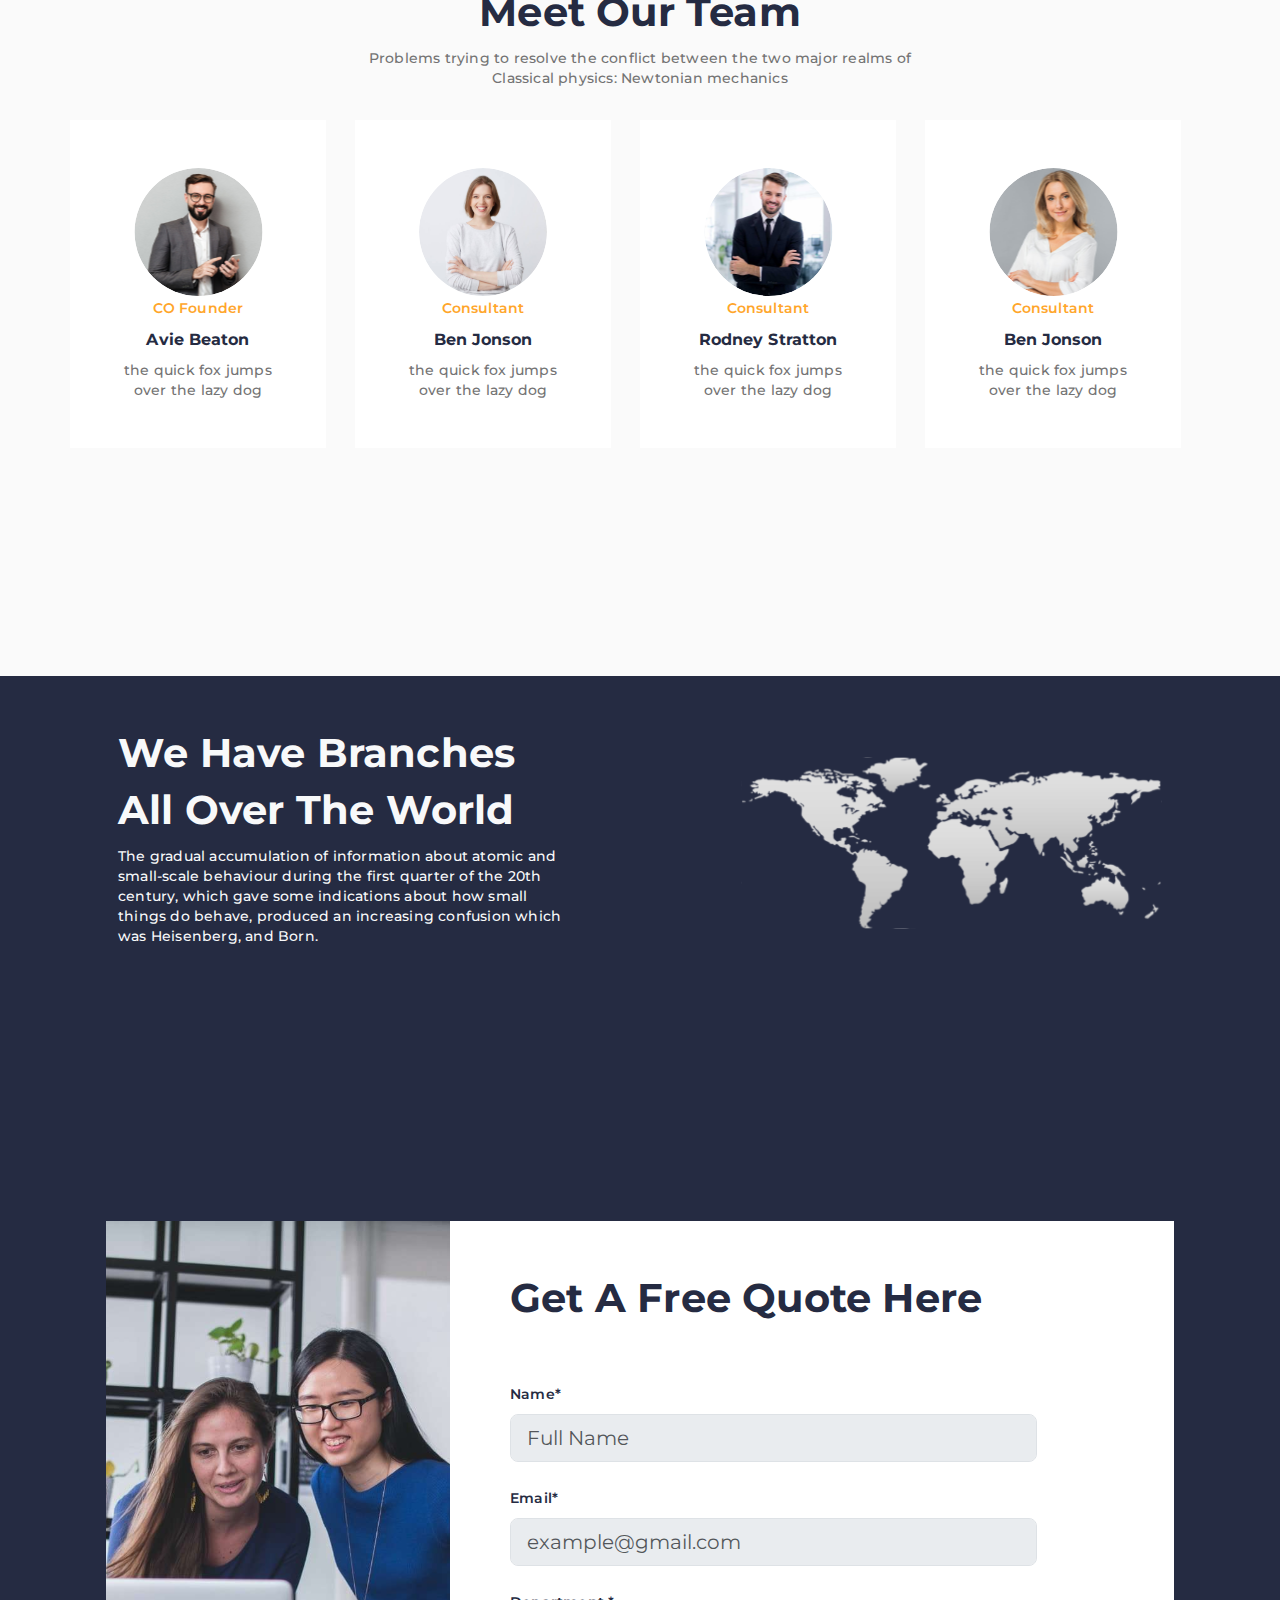
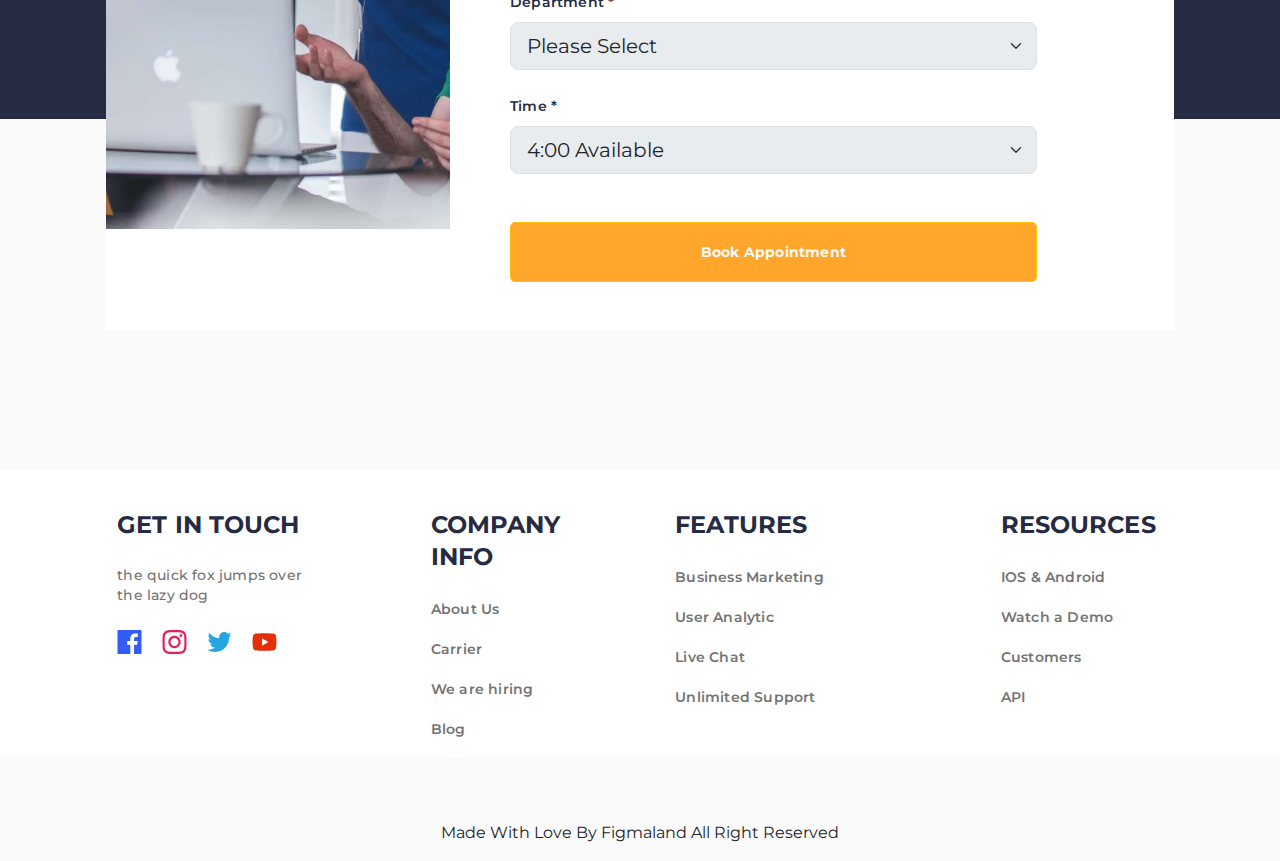
==== commit 55e97c5d: "Adjusted mobile view" ====
--- a/index.html
+++ b/index.html
@@ -19,11 +19,30 @@
 </head>
 
 <body style="margin:0">
+
+<div class="container toggle-nav-sm bg-light">
+  <div class="row" style="padding:50px 0px; padding-bottom: 120px;">
+    <div class="col-md-12 d-flex gap-4 justify-content-center p-0">
+      <h4 class='fw-bold' style="font-size:24px ;color:#252B42">CompanyLogo</h4>
+        <i><img class="img-fluid" src="/Images/search-sm.svg" alt style="color:#737373"></i>
+                <i><img class="img-fluid" src="/Images/cart-sm.svg" alt></i>
+        <i><img class="img-fluid" src="/Images/nav-toggle-sm.svg" alt></i>
+    </div>
+
+    <ul class="text-light text-center nav-font-sm mt-5" style="list-style: none;">
+      <li class="mb-3 nav-font-sm">Home</li>
+      <li class="mb-3 nav-font-sm">Product</li>
+      <li class="mb-3 nav-font-sm">Pricing</li>
+      <li class="mb-3 nav-font-sm">Contact</li>
+
+    </ul>
+</div>
+</div>
+
   <div class="header-wrapper section-size">
   <div class="container" style="padding-bottom: 150px;">
-      <!-- <div class="row justify-content-end" style="padding-bottom: 150px;"> -->
-        <!-- <div class="col-md-10"> -->
-          <div class="row" style="padding:50px 0px; padding-bottom: 120px;">
+      
+          <div class="row toggle-nav-lg" style="padding:50px 0px; padding-bottom: 120px;">
             <div class="col-md-6 p-0">
               <h4 class='text-light fw-bold' style="font-size:24px">CompanyLogo</h4>
             </div>
@@ -53,7 +72,7 @@
             objects will act,
             but things on a
             small scale just do not act that way.</p>
-          <div class="text-center" style="margin-top: 40px ">
+          <div class="text-center sm-btn-headersection" style="margin-top: 40px ">
             <button type="button" class="btn btn-warning yellow-btn text-light" style="margin-right: 10px;">Get
               Quote Now</button>
             <button type="button" class="btn btn-outline-dark transparent-btn text-light text-center">Learn
@@ -65,9 +84,6 @@
 
       <!-- Card Group -->
       <div>
-        <!-- <div class="row card-pos justify-content-center"> -->
-          <!-- <div class="col-md-9 p-0"> -->
-
             <div class="row card-pos justify-content-center m-0 card-shadow-box" style="box-shadow: 0px 13px 19px rgba(0, 0, 0, 0.07);">
               <div class="col-md-3 p-0 card-shadow-box">
                 <div class="card h-100 mb-3 border-0 rounded-0 ">
@@ -153,11 +169,9 @@
 
   <div class="cards-wrapper section-separator section-size">
   <div class="container" style="padding: 50px 0px;">
-      <!-- <div class="row justify-content-center" style="padding: 50px 0px;">
-        <div class="col-md-10 p-0"> -->
-
-          <div class="row p-0 justify-content-center">
-            <div class="col-md-3 p-0">
+
+          <div class="row p-0 gx-5 flex-md-row flex-sm-column align-items-sm-center justify-content-center">
+            <div class="col-md-3  col-sm-3 p-0">
               <div class="card border-0 rounded-0">
                 <div class="card-body d-flex flex-column  p-5">
                   <div class="mb-3">
@@ -168,7 +182,7 @@
                   <p class="second-cardsection-paragraphText mb-4">the quick fox
                     jumps
                     over the lazy dog</p>
-                  <div class="d-flex">
+                  <div class="d-flex sm-btn">
                     <button type="button" class="btn btn-outline-dark second-cardsection-btn text-center">
                       <span>More</span>
                       <i><img src="Images/card_arrow.svg" alt></i>
@@ -183,8 +197,8 @@
 
 
 
-            <div class="col-md-3 p-0">
-              <div class="card border-0 rounded-0" style="width: 16rem;">
+            <div class="col-md-3 col-sm-3 p-0">
+              <div class="card border-0 rounded-0">
                 <div class="card-body d-flex flex-column  p-5">
                   <div class="mb-3">
                     <img src="Images/house_card_icon.svg" alt class="img-fluid">
@@ -193,7 +207,7 @@
                   <p class="second-cardsection-paragraphText mb-4">the quick fox
                     jumps
                     over the lazy dog</p>
-                  <div class="d-flex">
+                  <div class="d-flex sm-btn">
                     <button type="button" class="btn btn-outline-dark second-cardsection-btn text-center">
                       <span>More</span>
                       <i><img src="Images/card_arrow.svg" alt></i>
@@ -207,8 +221,8 @@
             </div>
 
 
-            <div class="col-md-3 p-0">
-              <div class="card border-0 rounded-0" style="width: 16rem;">
+            <div class="col-md-3 col-sm-3 p-0">
+              <div class="card border-0 rounded-0">
                 <div class="card-body d-flex flex-column  p-5">
                   <div class="mb-3">
                     <img src="Images/nodes_card_icon.svg" alt class="img-fluid">
@@ -218,7 +232,7 @@
                   <p class="second-cardsection-paragraphText mb-4">the quick fox
                     jumps
                     over the lazy dog</p>
-                  <div class="d-flex">
+                  <div class="d-flex sm-btn">
                     <button type="button" class="btn btn-outline-dark second-cardsection-btn text-center">
                       <span>More</span>
                       <i><img src="Images/card_arrow.svg" alt></i>
@@ -232,8 +246,8 @@
             </div>
 
 
-            <div class="col-md-3 p-0">
-              <div class="card border-0 rounded-0" style="background-color: #252B42; width: 16rem;">
+            <div class="col-md-3 col-sm-3 p-0">
+              <div class="card border-0 rounded-0" style="background-color: #252B42;">
                 <div class="card-body d-flex flex-column  p-5">
                   <div class="mb-3">
                     <img src="Images/book_card_icon.svg" alt class="img-fluid">
@@ -242,7 +256,7 @@
                   <p class="second-cardsection-paragraphText mb-4 text-light">the quick fox
                     jumps
                     over the lazy dog</p>
-                  <div class="d-flex">
+                  <div class="d-flex sm-btn">
                     <button type="button" class="btn bg-light second-cardsection-btn text-center border-light">
                       <span style="color: #FFA62B;">More</span>
 
@@ -278,17 +292,11 @@
       </div>
 
     <div class="row justify-content-center gap-5 gx-5">
-
         <div class="col-md-7" style="padding-left:0px">
-
-          <div class="video">                        
-            <img class="media-bg-img w-100" src="Images/media-background.svg" />
-            <img class="media-btn-img" src="images/video_btn.svg"/>
-       </div>
-
-        </div>
-
-        <div class="col-md-4">
+          <img class="img-fluid" src="Images/card-item.svg" />
+        </div>
+
+        <div class="col-lg-4 col-6">
           <div class="video-text">
             <h2 class="section-header text-start mt-0">
               Most trusted in our field
@@ -305,7 +313,7 @@
             <div>
               <h5 class="video-small-header m-0 px-4">the quick fox jumps over the lazy 
                 dog</h5>
-                <h6 class="video-small-paragraph px-4">Things on a very small scale ...</h6>
+                <h6 class="video-small-paragraph px-md-4">Things on a very small scale ...</h6>
 
             </div>
           </div>
@@ -317,7 +325,7 @@
             <div>
               <h5 class="video-small-header m-0 px-4">the quick fox jumps over the lazy 
                 dog</h5>
-                <h6 class="video-small-paragraph px-4">Things on a very small scale ...</h6>
+                <h6 class="video-small-paragraph px-md-4">Things on a very small scale ...</h6>
 
             </div>
           </div>
@@ -344,9 +352,9 @@
           </div>
       </div>
       <div class="row flex-nowrap justify-content-center gap-5 gx-5">
-        <div class="col-md-6 p-0" style="margin-left: -14px;">
-
-          <div class="card border-0 rounded-0" style="width:36rem;">
+        <div id="col-left" class="col-lg-6 p-lg-0 p-0">
+          <div class="card border-0 rounded-0 card-sm-size">
+            <img id="client-card-img" class="img-fluid" src="Images/client_card_3.svg" alt="" style="max-width: fit-content;">
             <div class="card-body d-flex flex-column" style="padding: 30px 60px;">
               <div>
                 <h5 class="card-title clients-card-header">Regina Miles</h5>
@@ -370,9 +378,9 @@
 
         </div>
 
-        <div class="col-md-5" style="margin-right: -90px;">
-
-          <div class="card border-0 rounded-0" style="width:36rem;">
+        <div id="col-mid" class="col-lg-5">
+
+          <div class="card border-0 rounded-0 card-sm-size">
             <img id="client-card-img" class="img-fluid" src="Images/client_card_img.svg" alt="" style="max-width: fit-content;">
             <div class="card-body d-flex flex-column" style="padding: 30px 60px;">
               <div>
@@ -397,9 +405,9 @@
 
         </div>
 
-        <div class="col-md-5" style="margin-left: 247px;">
-
-          <div class="card border-0 rounded-0" style="width:36rem;">
+        <div id="col-right" class="col-lg-5">
+
+          <div class="card border-0 rounded-0 card-sm-size">
             <img id="client-card-img" class="img-fluid" src="Images/client_card_2.svg" alt="" style="max-width: fit-content;">
             <div class="card-body d-flex flex-column" style="padding: 30px 60px;">
               <div>
@@ -439,9 +447,9 @@
         the two major realms of Classical physics: Newtonian mechanics </p>
     </div>
   </div>
-  <div class="row">
-    <div class="col-md-3 p-0">
-      <div class="card text-center border-0 rounded-0" style="width: 16rem;">
+  <div id="team-sm" class="row">
+    <div class="col-md-3 p-0 d-lg-block d-flex justify-content-center">
+      <div class="card text-center border-0 rounded-0" >
         <div class="card-body d-flex flex-column justify-content-center align-items-center p-5">
           <img class="card-img-top img-fluid" src="Images/circle-box.svg" alt="Card image cap" style="max-width: fit-content;">
           <h6 class="meet-section-card-header">CO Founder</h6>
@@ -452,8 +460,8 @@
       </div>
     </div>
 
-    <div class="col-md-3 p-0">
-      <div class="card text-center border-0 rounded-0" style="width: 16rem;">
+    <div class="col-md-3 p-0 d-lg-block d-flex justify-content-center">
+      <div class="card text-center border-0 rounded-0" >
         <div class="card-body d-flex flex-column justify-content-center align-items-center p-5">
           <img class="card-img-top img-fluid" src="Images/circle-box-1.svg" alt="Card image cap" style="max-width: fit-content;">
           <h6 class="meet-section-card-header">Consultant</h6>
@@ -465,8 +473,8 @@
     </div>
 
 
-    <div class="col-md-3 p-0">
-      <div class="card text-center border-0 rounded-0" style="width: 16rem;">
+    <div class="col-md-3 p-0 d-lg-block d-flex justify-content-center">
+      <div class="card text-center border-0 rounded-0">
         <div class="card-body d-flex flex-column justify-content-center align-items-center p-5">
           <img class="card-img-top img-fluid" src="Images/circle-box-2.svg" alt="Card image cap" style="max-width: fit-content;">
           <h6 class="meet-section-card-header">Consultant</h6>
@@ -478,8 +486,8 @@
     </div>
 
 
-    <div class="col-md-3 p-0">
-      <div class="card text-center border-0 rounded-0" style="width: 16rem;">
+    <div class="col-md-3 p-0 d-lg-block d-flex justify-content-center">
+      <div class="card text-center border-0 rounded-0">
         <div class="card-body d-flex flex-column justify-content-center align-items-center p-5">
           <img class="card-img-top img-fluid" src="Images/circle-box-3.svg" alt="Card image cap" style="max-width: fit-content;">
           <h6 class="meet-section-card-header">Consultant</h6>
@@ -495,12 +503,12 @@
 
 
 
-<div class="form-section-wrapper section-size" style="background: #252B42; margin-bottom:350px;">
-  <div class="container p-5">
+<div class="form-section-wrapper section-size" style="background: #252B42;">
+  <div class="container">
     <div class="row justify-content-between">
       <div class="col-md-7">
 
-        <h2 class="section-header text-start text-light w-75">We Have Branches All 
+        <h2 class="section-header text-start text-light">We Have Branches All 
           Over The World</h2>
 
         <p class="section-paragraph text-start text-light w-75">The gradual accumulation of information about atomic and 
@@ -511,7 +519,7 @@
       </div>
 
       <div class="col-md-5 d-flex justify-content-end">
-        <img src="Images/globe_img.svg" alt="">
+        <img class="img-fluid" src="Images/globe_img.svg" alt="">
       </div>
     </div>
 
@@ -530,7 +538,6 @@
 
               <div class="mb-4">
                 <label for="exampleInputEmail1" class="form-label card-paragraph-small" style="color:#252B42">Name*</label>
-                <!-- <input type="email" class="form-control input-lg" id="exampleInputEmail1" placeholder="Full Name" aria-describedby="emailHelp" disabled> -->
                 <input class="form-control form-control-lg" type="text" placeholder="Full Name" disabled>
 
               </div>
@@ -579,10 +586,9 @@
 
 
 <footer
-        class="text-center text-lg-start text-white section-size"
+        class="footer text-center text-lg-start text-white section-size"
         style="background-color: white;">
-<div class="container my-5">
-    <div class="container p-4 pb-0">
+    <div class="container pb-0">
       <section class="">
         <div class="row">
           <div class="col-md-3 col-lg-3 col-xl-3 mx-auto mt-3">
@@ -654,7 +660,6 @@
        >
        Made With Love By Figmaland All Right Reserved 
   </div>
-</div>
 
 
   <script src="styles/bootstrap-5.3.0-dist/js/bootstrap.bundle.min.js"></script>
--- a/styles/index.css
+++ b/styles/index.css
@@ -116,25 +116,6 @@
   background-color: #fafafa;
   align-self: stretch;
 }
-.cards-wrapper .card {
-  width: 16rem;
-}
-
-.video {
-  position: relative;
-  top: 0;
-  left: 0;
-}
-.video .media-bg-img {
-  position: relative;
-  top: 0;
-  left: 0;
-}
-.video .media-btn-img {
-  position: absolute;
-  bottom: 18rem;
-  left: 24rem;
-}
 
 .video-small-header {
   font-weight: 700;
@@ -143,7 +124,7 @@
   /* or 150% */
   letter-spacing: 0.1px;
   /* text-color */
-  color: #252B42;
+  color: #252b42;
 }
 
 .video-small-paragraph {
@@ -249,7 +230,59 @@
   bottom: -259px;
 }
 
-@media only screen and (max-width: 600px) {
+.card-sm-size {
+  width: 36rem;
+}
+
+.client-section .row.flex-nowrap #col-left {
+  margin-left: -14px;
+}
+.client-section .row.flex-nowrap #col-mid {
+  margin-right: -90px;
+}
+.client-section .row.flex-nowrap #col-right {
+  margin-left: 247px;
+}
+
+.cards-wrapper .card {
+  width: 18rem;
+}
+
+.meet-our-team-section .card {
+  width: 16rem;
+  margin-bottom: 30px;
+}
+
+.form-section-wrapper {
+  margin-bottom: 350px;
+}
+.form-section-wrapper .container {
+  padding: 3rem;
+}
+.form-section-wrapper .col-md-7 .section-header.text-start {
+  max-width: 75%;
+}
+
+.footer .container {
+  margin-top: 3rem;
+  margin-bottom: 3rem;
+  padding: 1.5rem;
+}
+
+.nav-font-sm {
+  font-weight: 400;
+  font-size: 30px;
+  line-height: 45px;
+  text-align: center;
+  letter-spacing: 0.2px;
+  color: #737373;
+}
+
+.toggle-nav-sm {
+  display: none;
+}
+
+@media only screen and (max-width: 700px) {
   .header-wrapper {
     background-size: auto 100%;
     height: auto;
@@ -258,9 +291,159 @@
     word-wrap: break-word;
     font-size: 40px;
   }
-}
-@media all and (max-width: 991px) {
-  body {
-    overflow-x: hidden;
+  .cards-wrapper .row.flex-sm-column {
+    display: flex;
+    flex-direction: column;
+    align-items: center;
+    justify-content: center;
+    text-align: center;
+  }
+  .cards-wrapper .row.flex-sm-column .card {
+    width: auto;
+  }
+  .cards-wrapper .row.flex-sm-column .col-md-3 {
+    margin-bottom: 40px;
+  }
+  .cards-wrapper .row.flex-sm-column .sm-btn {
+    justify-content: center;
+  }
+  .header-wrapper .section-header-lg {
+    width: 100%;
+    padding: 0;
+  }
+  .header-wrapper .section-header-para-sizing {
+    width: 100%;
+    padding: 0;
+  }
+  .header-wrapper .sm-btn-headersection button {
+    margin-bottom: 30px;
+  }
+  .header-wrapper .row.card-pos {
+    position: unset;
+  }
+  .header-wrapper .row.card-pos .col-md-3 {
+    margin-bottom: 30px;
+  }
+  .video-section-wrapper .col-md-7 {
+    padding: 0;
+  }
+  .video-section-wrapper .col-md-7 img {
+    padding: 25px;
+  }
+  .video-section-wrapper .video-small-paragraph {
+    padding-left: 1.5rem;
+  }
+  .client-section .row.flex-nowrap {
+    display: flex;
+    flex-direction: column;
+    align-items: center;
+  }
+  .client-section .row.flex-nowrap #col-left {
+    margin-left: 0;
+  }
+  .client-section .row.flex-nowrap #col-mid {
+    margin-right: 0;
+    padding: 0;
+  }
+  .client-section .row.flex-nowrap #col-right {
+    margin-left: 0;
+    padding: 0;
+  }
+  .client-section .card-sm-size {
+    width: auto;
+    padding: 0;
+  }
+  .meet-our-team-section .card {
+    width: auto;
+  }
+  .form-section-wrapper {
+    margin-bottom: 0;
+  }
+  .form-section-wrapper .container {
+    padding: 0;
+  }
+  .form-section-wrapper .col-md-7 .section-header.text-start {
+    padding: 0;
+    max-width: 100%;
+  }
+  .form-section-wrapper .col-md-7 .section-paragraph.text-start {
+    margin-bottom: 150px;
+  }
+  .form-section-wrapper .row.form-pos {
+    margin-top: 200px;
+    position: unset;
+  }
+  .footer .container {
+    margin-top: 0;
+    margin-bottom: 0;
+    padding: 0;
+    border-top: none;
+  }
+  .toggle-nav-lg {
+    display: none;
+  }
+  .toggle-nav-sm {
+    display: block;
+  }
+}
+@media screen and (min-width: 701px) and (max-width: 1200px) {
+  .video-section-wrapper .row.gap-5.gx-5 {
+    display: flex;
+    flex-direction: column;
+    justify-content: center;
+    align-items: center;
+  }
+  .client-section .row.flex-nowrap {
+    display: flex;
+    flex-direction: column;
+    align-items: center;
+    justify-content: center;
+    display: flex;
+    flex-direction: column;
+    align-items: center;
+  }
+  .client-section .row.flex-nowrap .card-sm-size {
+    width: auto;
+  }
+  .client-section .row.flex-nowrap #col-left {
+    margin-left: 0;
+  }
+  .client-section .row.flex-nowrap #col-mid {
+    margin-right: 0;
+    padding: 0;
+  }
+  .client-section .row.flex-nowrap #col-right {
+    margin-left: 0;
+    padding: 0;
+  }
+  .meet-our-team-section #team-sm {
+    display: flex;
+    flex-direction: column;
+    align-items: center;
+  }
+  .form-section-wrapper {
+    margin-bottom: 0;
+  }
+  .form-section-wrapper .container {
+    padding: 0;
+  }
+  .form-section-wrapper .row {
+    display: flex;
+    flex-direction: column;
+    align-items: center;
+  }
+  .form-section-wrapper .col-md-7 {
+    margin-top: 50px;
+  }
+  .form-section-wrapper .col-md-7 .section-header.text-start {
+    padding: 0;
+    max-width: 100%;
+  }
+  .form-section-wrapper .col-md-7 .section-paragraph.text-start {
+    margin-bottom: 150px;
+  }
+  .form-section-wrapper .row.form-pos {
+    margin-top: 200px;
+    position: unset;
   }
 }/*# sourceMappingURL=index.css.map */